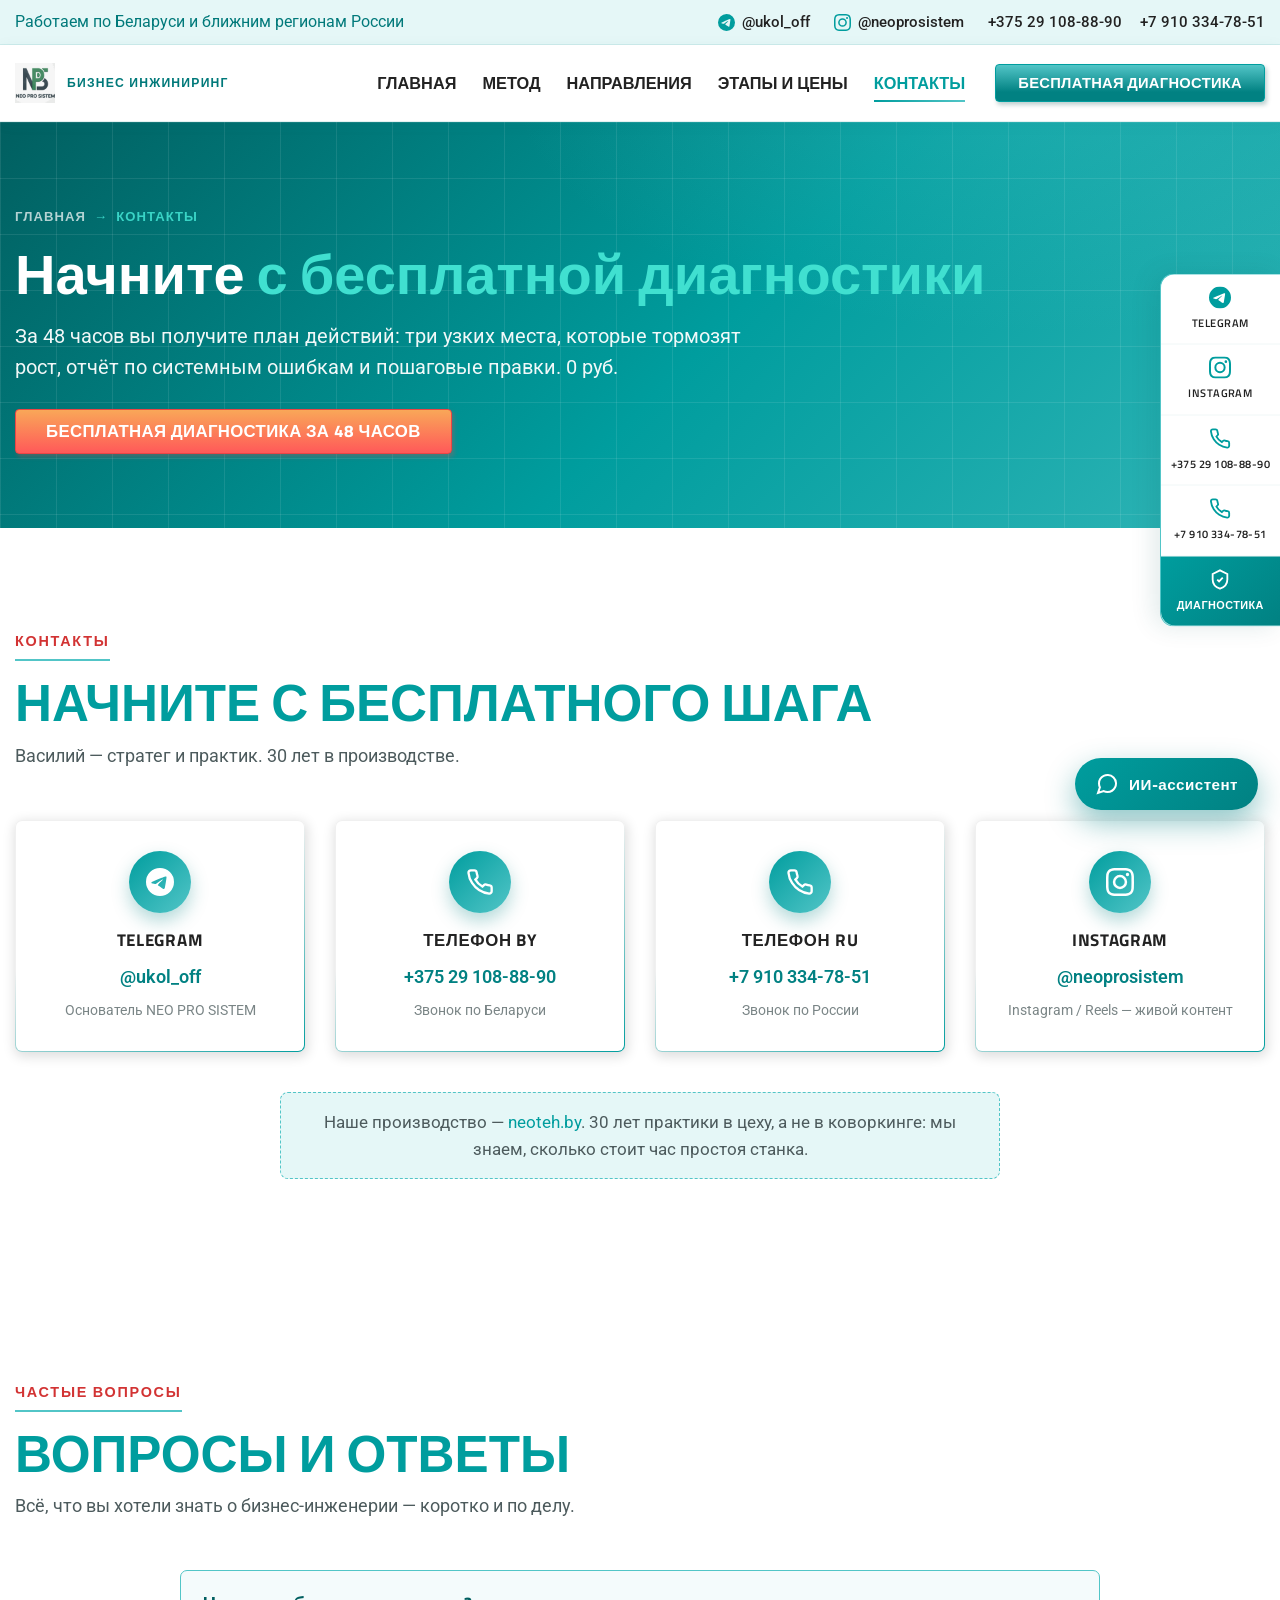
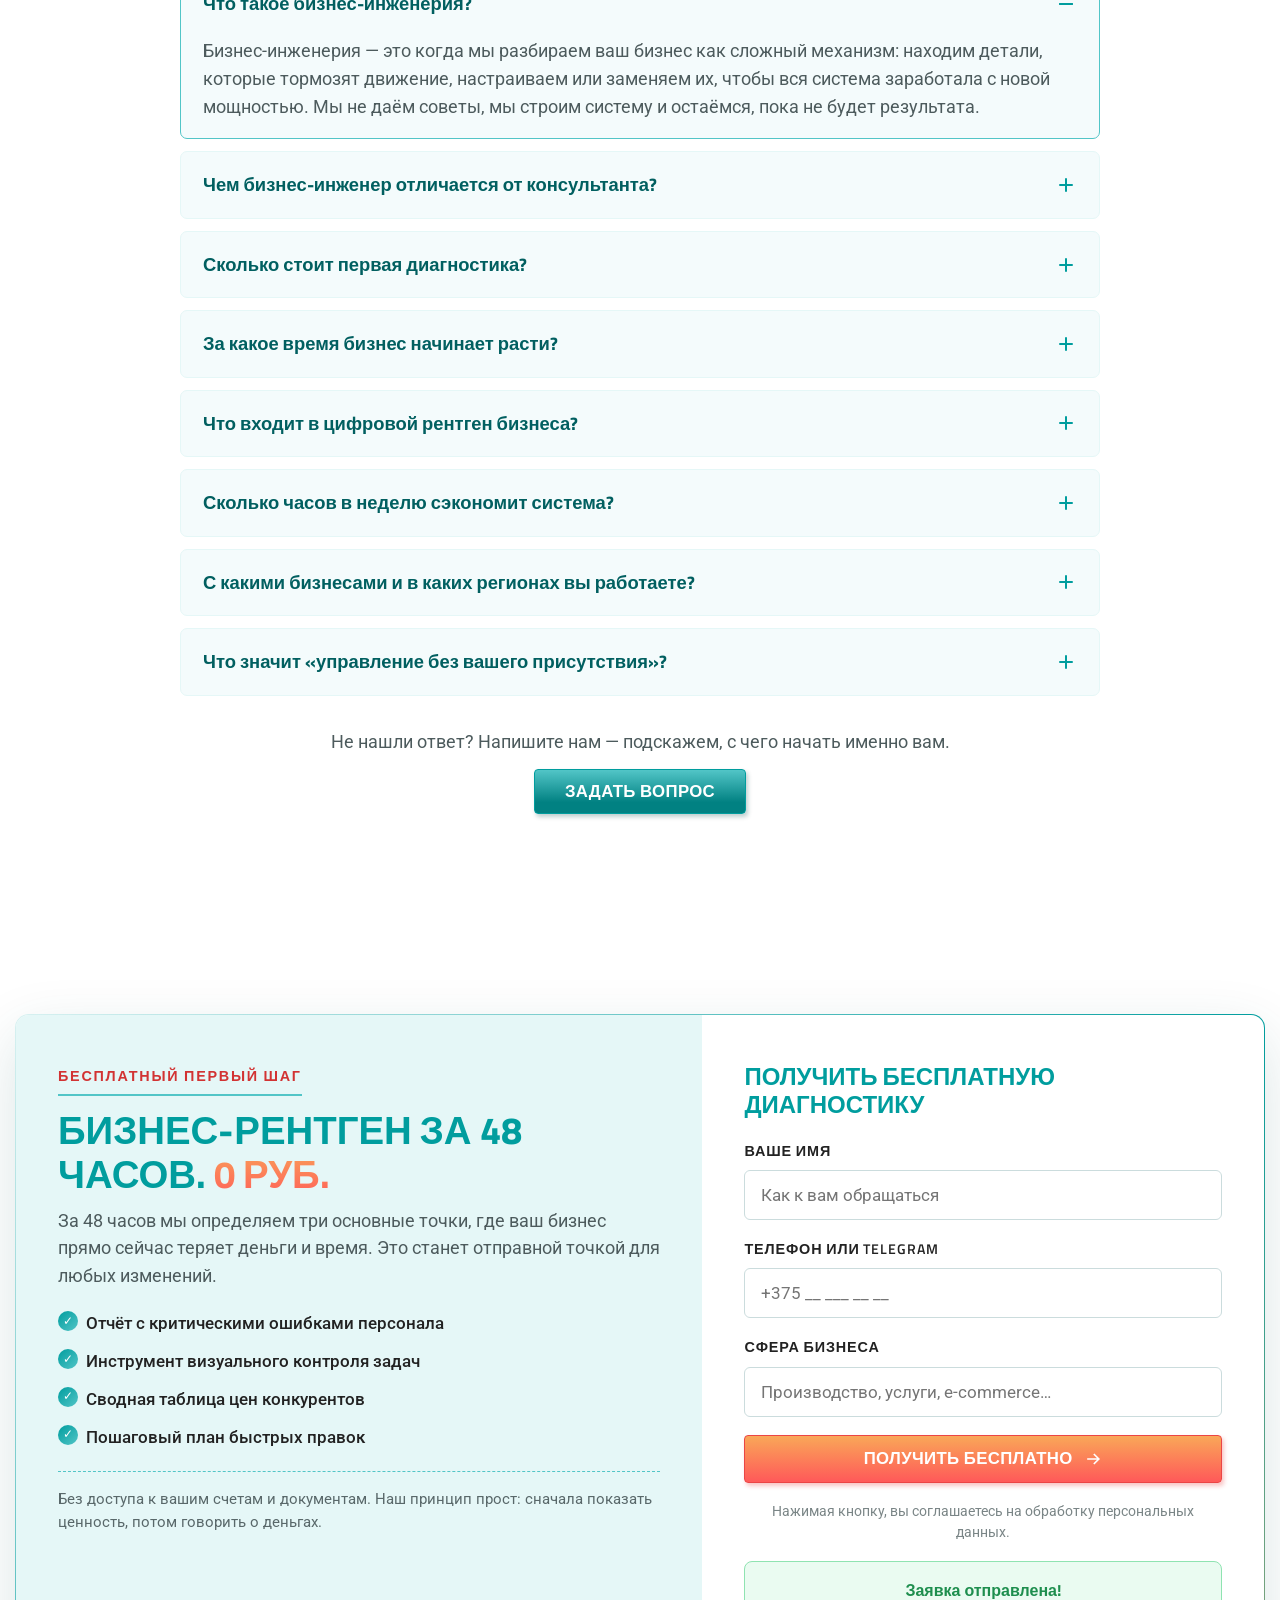
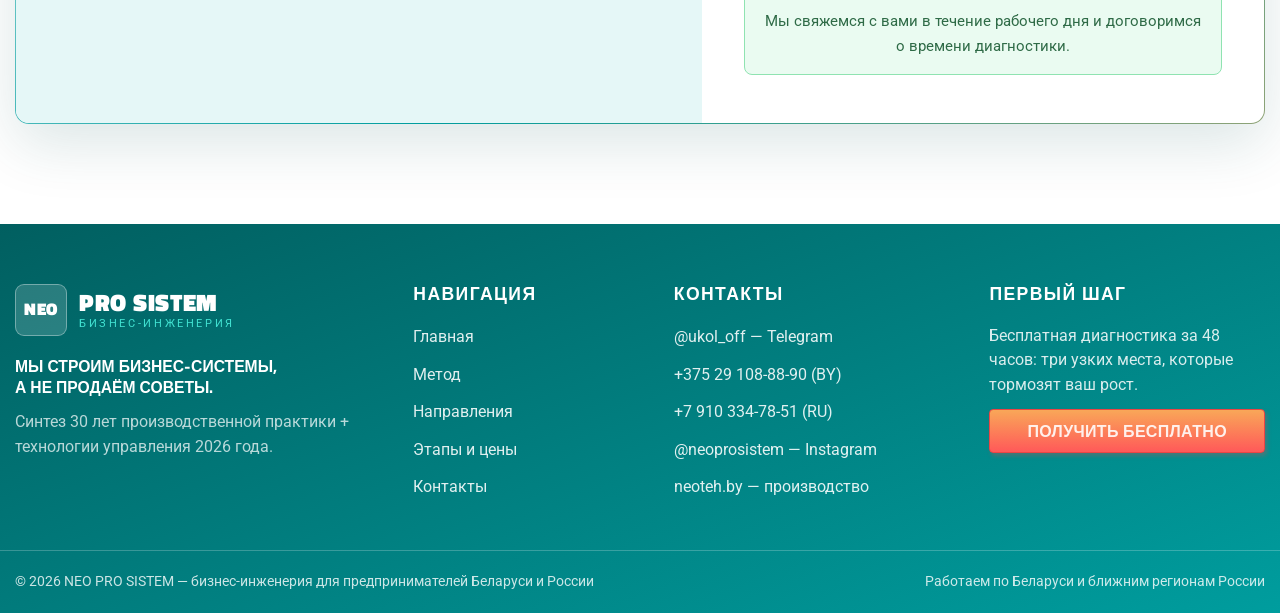
==== contacts.html @ 8a65dc2a "NEO PRO SISTEM: landing, SEO-оптимизация, аналитика-инструкция" ====
<!DOCTYPE html>
<html lang="ru">
<head>
	<meta charset="UTF-8">
	<meta name="viewport" content="width=device-width, initial-scale=1">
	<title>Контакты — NEO PRO SISTEM | Беларусь, Россия</title>
	<meta name="description" content="Свяжитесь с нами: Telegram @ukol_off, +375 29 108-88-90 (BY), +7 910 334-78-51 (RU), Instagram @neoprosistem. Бесплатная диагностика за 48 часов.">
	<meta name="robots" content="index, follow, max-image-preview:large">
	<meta name="author" content="NEO PRO SISTEM">
	<link rel="canonical" href="https://neoprosistem.by/contacts.html">
	<meta name="geo.region" content="BY-MI">
	<meta name="geo.placename" content="Минск">
	<meta name="theme-color" content="#009D9E">
	<meta name="format-detection" content="telephone=yes">

	<meta property="og:type" content="website">
	<meta property="og:site_name" content="NEO PRO SISTEM">
	<meta property="og:locale" content="ru_RU">
	<meta property="og:title" content="Контакты — NEO PRO SISTEM | Беларусь, Россия">
	<meta property="og:description" content="Свяжитесь с нами: Telegram @ukol_off, +375 29 108-88-90 (BY), +7 910 334-78-51 (RU), Instagram @neoprosistem. Бесплатная диагностика за 48 часов.">
	<meta property="og:url" content="https://neoprosistem.by/contacts.html">
	<meta property="og:image" content="https://neoprosistem.by/og-image.jpg">
	<meta property="og:image:width" content="1200">
	<meta property="og:image:height" content="630">
	<meta property="og:image:alt" content="NEO PRO SISTEM — бизнес-инженерия для предпринимателей">

	<meta name="twitter:card" content="summary_large_image">
	<meta name="twitter:site" content="@neoprosistem">
	<meta name="twitter:title" content="Контакты — NEO PRO SISTEM | Беларусь, Россия">
	<meta name="twitter:description" content="Свяжитесь с нами: Telegram @ukol_off, +375 29 108-88-90 (BY), +7 910 334-78-51 (RU), Instagram @neoprosistem. Бесплатная диагностика за 48 часов.">
	<meta name="twitter:image" content="https://neoprosistem.by/og-image.jpg">

	<link rel="icon" href="favicon.svg" type="image/svg+xml">

	<link rel="preconnect" href="https://fonts.googleapis.com">
	<link rel="preconnect" href="https://fonts.gstatic.com" crossorigin>
	<link href="https://fonts.googleapis.com/css2?family=Titillium+Web:wght@400;600;700;900&family=Roboto:wght@300;400;500;700&family=Oswald:wght@500;700&display=swap" rel="stylesheet">
	<link rel="stylesheet" href="css/styles.css">

	<script type="application/ld+json">
{
  "@context": "https://schema.org",
  "@graph": [
    {
      "@type": "Organization",
      "@id": "https://neoprosistem.by/#organization",
      "name": "NEO PRO SISTEM",
      "url": "https://neoprosistem.by/",
      "logo": "https://neoprosistem.by/favicon.svg",
      "description": "Бизнес-инженерия для предпринимателей Беларуси и России: строим бизнес-системы, а не продаём советы.",
      "telephone": ["+375 29 108-88-90", "+7 910 334-78-51"],
      "sameAs": ["https://t.me/ukol_off", "https://www.instagram.com/neoprosistem/", "https://neoteh.by/"]
    },
    {
      "@type": "WebPage",
      "@id": "https://neoprosistem.by/contacts.html#webpage",
      "url": "https://neoprosistem.by/contacts.html",
      "name": "Контакты — NEO PRO SISTEM | Беларусь, Россия",
      "description": "Свяжитесь с нами: Telegram @ukol_off, +375 29 108-88-90 (BY), +7 910 334-78-51 (RU), Instagram @neoprosistem. Бесплатная диагностика за 48 часов.",
      "inLanguage": "ru",
      "isPartOf": { "@id": "https://neoprosistem.by/#website" }
    },
    {
      "@type": "WebSite",
      "@id": "https://neoprosistem.by/#website",
      "url": "https://neoprosistem.by/",
      "name": "NEO PRO SISTEM — бизнес-инженерия",
      "inLanguage": "ru",
      "publisher": { "@id": "https://neoprosistem.by/#organization" }
    }
  ]
}
</script>
</head>
<body>




<!-- ======= TOP BAR ======= -->
<div class="top-bar">
	<div class="container top-bar-inner">
		<p class="top-bar-message">Работаем по Беларуси и ближним регионам России</p>
		<div class="top-bar-contacts">
			<a class="top-contact" href="https://t.me/ukol_off" target="_blank" rel="noopener">
				<svg viewBox="0 0 24 24" fill="currentColor" aria-hidden="true"><path d="M11.944 0A12 12 0 0 0 0 12a12 12 0 0 0 12 12 12 12 0 0 0 12-12A12 12 0 0 0 12 0a12 12 0 0 0-.056 0zm4.962 7.224c.1-.002.321.023.465.14a.506.506 0 0 1 .171.325c.016.093.036.306.02.472-.18 1.898-.962 6.502-1.36 8.627-.168.9-.499 1.201-.82 1.23-.696.065-1.225-.46-1.9-.902-1.056-.693-1.653-1.124-2.678-1.8-1.185-.78-.417-1.21.258-1.91.177-.184 3.247-2.977 3.307-3.23.007-.032.014-.15-.056-.212s-.174-.041-.249-.024c-.106.024-1.793 1.14-5.061 3.345-.48.33-.913.49-1.302.48-.428-.008-1.252-.241-1.865-.44-.752-.245-1.349-.374-1.297-.789.027-.216.325-.437.893-.663 3.498-1.524 5.83-2.529 6.998-3.014 3.332-1.386 4.025-1.627 4.476-1.635z"/></svg>
				@ukol_off
			</a>
			<a class="top-contact" href="https://www.instagram.com/neoprosistem/" target="_blank" rel="noopener">
				<svg viewBox="0 0 24 24" fill="currentColor" aria-hidden="true"><path d="M12 2.163c3.204 0 3.584.012 4.85.07 3.252.148 4.771 1.691 4.919 4.919.058 1.265.069 1.645.069 4.849 0 3.205-.012 3.584-.069 4.849-.149 3.225-1.664 4.771-4.919 4.919-1.266.058-1.644.07-4.85.07-3.204 0-3.584-.012-4.849-.07-3.26-.149-4.771-1.699-4.919-4.92-.058-1.265-.07-1.644-.07-4.849 0-3.204.013-3.583.07-4.849.149-3.227 1.664-4.771 4.919-4.919 1.266-.057 1.645-.069 4.849-.069zM12 0C8.741 0 8.333.014 7.053.072 2.695.272.273 2.69.073 7.052.014 8.333 0 8.741 0 12c0 3.259.014 3.668.072 4.948.2 4.358 2.618 6.78 6.98 6.98C8.333 23.986 8.741 24 12 24c3.259 0 3.668-.014 4.948-.072 4.354-.2 6.782-2.618 6.979-6.98.059-1.28.073-1.689.073-4.948 0-3.259-.014-3.667-.072-4.947-.196-4.354-2.617-6.78-6.979-6.98C15.668.014 15.259 0 12 0zm0 5.838a6.162 6.162 0 1 0 0 12.324 6.162 6.162 0 0 0 0-12.324zM12 16a4 4 0 1 1 0-8 4 4 0 0 1 0 8zm6.406-11.845a1.44 1.44 0 1 0 0 2.881 1.44 1.44 0 0 0 0-2.881z"/></svg>
				@neoprosistem
			</a>
			<div class="phones">
				<a href="tel:+375291088890">+375 29 108-88-90</a>
				<a href="tel:+79103347851">+7 910 334-78-51</a>
			</div>
		</div>
	</div>
</div>


<header class="site-header" id="siteHeader">
	<div class="container header-inner">
		<a href="#top" class="logo">
			<img src="assets/logo.gif" alt="NEO PRO SISTEM" class="logo-img">
			<span class="logo-caption">Бизнес инжиниринг</span>
		</a>
		<nav class="main-nav" id="mainNav">
			<a href="index.html">Главная</a>
			<a href="method.html">Метод</a>
			<a href="services.html">Направления</a>
			<a href="stages.html">Этапы и цены</a>
			<a href="contacts.html" class="active" aria-current="page">Контакты</a>
		</nav>
		<a href="#diagnostics" class="button button-primary header-cta">Бесплатная диагностика</a>
		<button class="burger" id="burger" aria-label="Открыть меню" aria-expanded="false">
			<span></span><span></span><span></span>
		</button>
	</div>
</header>


<main>
	<!-- ======= PAGE HERO ======= -->
	<section class="page-hero" id="top">
		<div class="container">
			<div class="breadcrumbs"><a href="index.html">Главная</a><span>→</span><span>Контакты</span></div>
			<h1>Начните <em>с бесплатной диагностики</em></h1>
			<p class="lead">За 48 часов вы получите план действий: три узких места, которые тормозят рост, отчёт по системным ошибкам и пошаговые правки. 0 руб.</p>
			<div class="page-hero-cta">
				<a href="#diagnostics" class="button button-accent">Бесплатная диагностика за 48 часов</a>
			</div>
		</div>
	</section>

<!-- ======= CONTACTS ======= -->
	<section class="section section-contacts" id="contacts">
		<div class="container">
			<div class="section-title">
				<span class="section-kicker">Контакты</span>
				<h2>Начните с бесплатного шага</h2>
				<p>Василий — стратег и практик. 30 лет в производстве.</p>
			</div>
			<div class="contacts-grid">
				<a class="contact-card" href="https://t.me/ukol_off" target="_blank" rel="noopener">
					<span class="contact-icon">
						<svg viewBox="0 0 24 24" fill="currentColor" aria-hidden="true"><path d="M11.944 0A12 12 0 0 0 0 12a12 12 0 0 0 12 12 12 12 0 0 0 12-12A12 12 0 0 0 12 0a12 12 0 0 0-.056 0zm4.962 7.224c.1-.002.321.023.465.14a.506.506 0 0 1 .171.325c.016.093.036.306.02.472-.18 1.898-.962 6.502-1.36 8.627-.168.9-.499 1.201-.82 1.23-.696.065-1.225-.46-1.9-.902-1.056-.693-1.653-1.124-2.678-1.8-1.185-.78-.417-1.21.258-1.91.177-.184 3.247-2.977 3.307-3.23.007-.032.014-.15-.056-.212s-.174-.041-.249-.024c-.106.024-1.793 1.14-5.061 3.345-.48.33-.913.49-1.302.48-.428-.008-1.252-.241-1.865-.44-.752-.245-1.349-.374-1.297-.789.027-.216.325-.437.893-.663 3.498-1.524 5.83-2.529 6.998-3.014 3.332-1.386 4.025-1.627 4.476-1.635z"/></svg>
					</span>
					<b>Telegram</b>
					<span>@ukol_off</span>
					<small>Основатель NEO PRO SISTEM</small>
				</a>
				<a class="contact-card" href="tel:+375291088890">
					<span class="contact-icon">
						<svg viewBox="0 0 24 24" fill="none" stroke="currentColor" stroke-width="2" aria-hidden="true"><path d="M22 16.92v3a2 2 0 0 1-2.18 2 19.79 19.79 0 0 1-8.63-3.07 19.5 19.5 0 0 1-6-6 19.79 19.79 0 0 1-3.07-8.67A2 2 0 0 1 4.11 2h3a2 2 0 0 1 2 1.72c.127.96.361 1.903.7 2.81a2 2 0 0 1-.45 2.11L8.09 9.91a16 16 0 0 0 6 6l1.27-1.27a2 2 0 0 1 2.11-.45c.907.339 1.85.573 2.81.7A2 2 0 0 1 22 16.92z"/></svg>
					</span>
					<b>Телефон BY</b>
					<span>+375 29 108-88-90</span>
					<small>Звонок по Беларуси</small>
				</a>
				<a class="contact-card" href="tel:+79103347851">
					<span class="contact-icon">
						<svg viewBox="0 0 24 24" fill="none" stroke="currentColor" stroke-width="2" aria-hidden="true"><path d="M22 16.92v3a2 2 0 0 1-2.18 2 19.79 19.79 0 0 1-8.63-3.07 19.5 19.5 0 0 1-6-6 19.79 19.79 0 0 1-3.07-8.67A2 2 0 0 1 4.11 2h3a2 2 0 0 1 2 1.72c.127.96.361 1.903.7 2.81a2 2 0 0 1-.45 2.11L8.09 9.91a16 16 0 0 0 6 6l1.27-1.27a2 2 0 0 1 2.11-.45c.907.339 1.85.573 2.81.7A2 2 0 0 1 22 16.92z"/></svg>
					</span>
					<b>Телефон RU</b>
					<span>+7 910 334-78-51</span>
					<small>Звонок по России</small>
				</a>
				<a class="contact-card" href="https://www.instagram.com/neoprosistem/" target="_blank" rel="noopener">
					<span class="contact-icon">
						<svg viewBox="0 0 24 24" fill="currentColor" aria-hidden="true"><path d="M12 2.163c3.204 0 3.584.012 4.85.07 3.252.148 4.771 1.691 4.919 4.919.058 1.265.069 1.645.069 4.849 0 3.205-.012 3.584-.069 4.849-.149 3.225-1.664 4.771-4.919 4.919-1.266.058-1.644.07-4.85.07-3.204 0-3.584-.012-4.849-.07-3.26-.149-4.771-1.699-4.919-4.92-.058-1.265-.07-1.644-.07-4.849 0-3.204.013-3.583.07-4.849.149-3.227 1.664-4.771 4.919-4.919 1.266-.057 1.645-.069 4.849-.069zM12 0C8.741 0 8.333.014 7.053.072 2.695.272.273 2.69.073 7.052.014 8.333 0 8.741 0 12c0 3.259.014 3.668.072 4.948.2 4.358 2.618 6.78 6.98 6.98C8.333 23.986 8.741 24 12 24c3.259 0 3.668-.014 4.948-.072 4.354-.2 6.782-2.618 6.979-6.98.059-1.28.073-1.689.073-4.948 0-3.259-.014-3.667-.072-4.947-.196-4.354-2.617-6.78-6.979-6.98C15.668.014 15.259 0 12 0zm0 5.838a6.162 6.162 0 1 0 0 12.324 6.162 6.162 0 0 0 0-12.324zM12 16a4 4 0 1 1 0-8 4 4 0 0 1 0 8zm6.406-11.845a1.44 1.44 0 1 0 0 2.881 1.44 1.44 0 0 0 0-2.881z"/></svg>
					</span>
					<b>Instagram</b>
					<span>@neoprosistem</span>
					<small>Instagram / Reels — живой контент</small>
				</a>
			</div>
			<div class="contacts-note">
				<p>Наше производство — <a href="https://neoteh.by" target="_blank" rel="noopener">neoteh.by</a>. 30 лет практики в цеху, а не в коворкинге: мы знаем, сколько стоит час простоя станка.</p>
			</div>
		</div>
	</section>

<!-- ======= FAQ ======= -->
	<section class="section section-faq" id="faq">
		<div class="container">
			<div class="section-title">
				<span class="section-kicker">Частые вопросы</span>
				<h2>Вопросы и ответы</h2>
				<p>Всё, что вы хотели знать о бизнес-инженерии — коротко и по делу.</p>
			</div>
			<div class="faq-list">
				<details class="faq-item" open>
					<summary><span>Что такое бизнес-инженерия?</span><span class="faq-icon"></span></summary>
					<p>Бизнес-инженерия — это когда мы разбираем ваш бизнес как сложный механизм: находим детали, которые тормозят движение, настраиваем или заменяем их, чтобы вся система заработала с новой мощностью. Мы не даём советы, мы строим систему и остаёмся, пока не будет результата.</p>
				</details>
				<details class="faq-item">
					<summary><span>Чем бизнес-инженер отличается от консультанта?</span><span class="faq-icon"></span></summary>
					<p>Консультант даёт рекомендации, продаёт отчёты, берёт деньги за процесс и исчезает после сдачи проекта. Бизнес-инженер строит систему и остаётся до результата: отвечает за рост выручки и пропускную способность операционки, а не за красивую презентацию.</p>
				</details>
				<details class="faq-item">
					<summary><span>Сколько стоит первая диагностика?</span><span class="faq-icon"></span></summary>
					<p>Бесплатно. За 48 часов мы находим три узких места, где ваш бизнес прямо сейчас теряет деньги и время, и отдаём план действий: отчёт по системным ошибкам, инструмент визуального контроля задач, сводную таблицу цен и пошаговые правки. Без доступа к вашим счетам.</p>
				</details>
				<details class="faq-item">
					<summary><span>За какое время бизнес начинает расти?</span><span class="faq-icon"></span></summary>
					<p>В среднем выручка наших клиентов растёт в 2 раза за первые 90 дней (модель масштабирования ×2–×5). Это не магия и не везение, а результат выстроенной системы: маркетинг окупается, операционка работает без сбоев, команда растёт без микроменеджмента.</p>
				</details>
				<details class="faq-item">
					<summary><span>Что входит в цифровой рентген бизнеса?</span><span class="faq-icon"></span></summary>
					<p>5 PDF-отчётов (разведка, техплан, смыслы, финансы, партнёры), инфографика «Матрица прорыва» — чертёж на карте, математика прибыли с реальной юнит-экономикой и action-план на 7 дней. Стоимость — 1 000 BYN / 45 000 руб., окупается на первой неделе.</p>
				</details>
				<details class="faq-item">
					<summary><span>Сколько часов в неделю сэкономит система?</span><span class="faq-icon"></span></summary>
					<p>Не менее 20 часов в неделю: целый рабочий день директора, который раньше уходил в рутину и микроменеджмент. Система ведёт показатели, задачи и маркетинг без вашего круглосуточного присутствия.</p>
				</details>
				<details class="faq-item">
					<summary><span>С какими бизнесами и в каких регионах вы работаете?</span><span class="faq-icon"></span></summary>
					<p>Мы работаем с владельцами производственного и операционного бизнеса в Беларуси и ближних регионах России. У нас 30 лет производственной практики — мы знаем, сколько стоит час простоя станка. Контакты: +375 29 108-88-90 (BY), +7 910 334-78-51 (RU).</p>
				</details>
				<details class="faq-item">
					<summary><span>Что значит «управление без вашего присутствия»?</span><span class="faq-icon"></span></summary>
					<p>Это подключённое управление в абонентском режиме: LIGHT «Смотритель» (контроль показателей, задач, SMM), СТАНДАРТ «Директор» (отдел внешнего маркетинга, трафика, юридическое сопровождение, P&L) и ПРЕМИУМ «Империя» (полный контур — финансы, найм, регламенты, стратегия).</p>
				</details>
			</div>
			<div class="faq-cta">
				<p>Не нашли ответ? Напишите нам — подскажем, с чего начать именно вам.</p>
				<a href="#contacts" class="button button-primary">Задать вопрос</a>
			</div>
		</div>
	</section>

	
<!-- ======= DIAGNOSTICS ======= -->
	<section class="section section-diagnostics" id="diagnostics">
		<div class="container">
			<div class="diag-card">
				<div class="diag-info">
					<span class="section-kicker">Бесплатный первый шаг</span>
					<h2>Бизнес-рентген за 48 часов. <em>0 руб.</em></h2>
					<p>За 48 часов мы определяем три основные точки, где ваш бизнес прямо сейчас теряет деньги и время. Это станет отправной точкой для любых изменений.</p>
					<ul>
						<li>Отчёт с критическими ошибками персонала</li>
						<li>Инструмент визуального контроля задач</li>
						<li>Сводная таблица цен конкурентов</li>
						<li>Пошаговый план быстрых правок</li>
					</ul>
					<p class="diag-note">Без доступа к вашим счетам и документам. Наш принцип прост: сначала показать ценность, потом говорить о деньгах.</p>
				</div>
				<form class="diag-form" id="diagForm" novalidate>
					<h3>Получить бесплатную диагностику</h3>
					<label>
						<span>Ваше имя</span>
						<input type="text" name="name" placeholder="Как к вам обращаться" required>
					</label>
					<label>
						<span>Телефон или Telegram</span>
						<input type="text" name="contact" placeholder="+375 __ ___ __ __" required>
					</label>
					<label>
						<span>Сфера бизнеса</span>
						<input type="text" name="sphere" placeholder="Производство, услуги, e-commerce…">
					</label>
					<button type="submit" class="button button-accent w100">Получить бесплатно
						<svg viewBox="0 0 24 24" fill="none" stroke="currentColor" stroke-width="2" aria-hidden="true"><path d="M5 12h14M13 6l6 6-6 6"/></svg>
					</button>
					<p class="form-note">Нажимая кнопку, вы соглашаетесь на обработку персональных данных.</p>
					<div class="form-success" id="formSuccess" hidden>
						<strong>Заявка отправлена!</strong>
						<span>Мы свяжемся с вами в течение рабочего дня и договоримся о времени диагностики.</span>
					</div>
				</form>
			</div>
		</div>
	</section>

	
</main>



<!-- ======= FOOTER ======= -->
<footer class="site-footer">
	<div class="container footer-top">
		<div class="footer-col">
			<a href="#top" class="logo logo-footer">
				<span class="logo-mark">NEO</span>
				<span class="logo-text">PRO SISTEM<small>бизнес-инженерия</small></span>
			</a>
			<p class="footer-slogan">Мы строим бизнес-системы,<br>а не продаём советы.</p>
			<p class="footer-synth">Синтез 30 лет производственной практики + технологии управления 2026 года.</p>
		</div>
		<div class="footer-col">
			<h3>Навигация</h3>
			<a href="index.html">Главная</a>
			<a href="method.html">Метод</a>
			<a href="services.html">Направления</a>
			<a href="stages.html">Этапы и цены</a>
			<a href="contacts.html">Контакты</a>
		</div>
		<div class="footer-col">
			<h3>Контакты</h3>
			<a href="https://t.me/ukol_off" target="_blank" rel="noopener">@ukol_off — Telegram</a>
			<a href="tel:+375291088890">+375 29 108-88-90 (BY)</a>
			<a href="tel:+79103347851">+7 910 334-78-51 (RU)</a>
			<a href="https://www.instagram.com/neoprosistem/" target="_blank" rel="noopener">@neoprosistem — Instagram</a>
			<a href="https://neoteh.by" target="_blank" rel="noopener">neoteh.by — производство</a>
		</div>
		<div class="footer-col">
			<h3>Первый шаг</h3>
			<p>Бесплатная диагностика за 48 часов: три узких места, которые тормозят ваш рост.</p>
			<a href="#diagnostics" class="button button-accent">Получить бесплатно</a>
		</div>
	</div>
	<div class="footer-bottom">
		<div class="container">
			<p>© 2026 NEO PRO SISTEM — бизнес-инженерия для предпринимателей Беларуси и России</p>
			<p>Работаем по Беларуси и ближним регионам России</p>
		</div>
	</div>
</footer>

<button class="back-to-top" id="backToTop" aria-label="Наверх">
	<svg viewBox="0 0 24 24" fill="none" stroke="currentColor" stroke-width="2" aria-hidden="true"><path d="M12 19V5M5 12l7-7 7 7"/></svg>
</button>

<!-- ======= LIGHTBOX: сертификат ======= -->
<div class="lightbox" id="certLightbox" role="dialog" aria-modal="true" aria-label="Сертификат крупным планом" hidden>
	<div class="lightbox-backdrop" data-cert-close></div>
	<div class="lightbox-panel">
		<button class="lightbox-close" type="button" data-cert-close aria-label="Закрыть">
			<svg viewBox="0 0 24 24" fill="none" stroke="currentColor" stroke-width="2" aria-hidden="true"><path d="M6 6l12 12M18 6L6 18"/></svg>
		</button>
		<img src="assets/certificate.png" alt="Сертификат участника конференции «Цифровые решения для бизнеса» 2026" width="2481" height="3508" loading="lazy">
		<p class="lightbox-caption">Сертификат участника конференции «Цифровые решения для бизнеса» • 2026</p>
	</div>
</div>

<!-- ======= КОНТАКТНАЯ ПАНЕЛЬ (сбоку) ======= -->
<aside class="contacts-rail" aria-label="Контакты NEO PRO SISTEM">
	<a class="rail-link" href="https://t.me/ukol_off" target="_blank" rel="noopener" title="Telegram @ukol_off">
		<svg viewBox="0 0 24 24" fill="currentColor" aria-hidden="true"><path d="M11.944 0A12 12 0 0 0 0 12a12 12 0 0 0 12 12 12 12 0 0 0 12-12A12 12 0 0 0 12 0a12 12 0 0 0-.056 0zm4.962 7.224c.1-.002.321.023.465.14a.506.506 0 0 1 .171.325c.016.093.036.306.02.472-.18 1.898-.962 6.502-1.36 8.627-.168.9-.499 1.201-.82 1.23-.696.065-1.225-.46-1.9-.902-1.056-.693-1.653-1.124-2.678-1.8-1.185-.78-.417-1.21.258-1.91.177-.184 3.247-2.977 3.307-3.23.007-.032.014-.15-.056-.212s-.174-.041-.249-.024c-.106.024-1.793 1.14-5.061 3.345-.48.33-.913.49-1.302.48-.428-.008-1.252-.241-1.865-.44-.752-.245-1.349-.374-1.297-.789.027-.216.325-.437.893-.663 3.498-1.524 5.83-2.529 6.998-3.014 3.332-1.386 4.025-1.627 4.476-1.635z"/></svg>
		<span>Telegram</span>
	</a>
	<a class="rail-link" href="https://www.instagram.com/neoprosistem/" target="_blank" rel="noopener" title="Instagram @neoprosistem">
		<svg viewBox="0 0 24 24" fill="currentColor" aria-hidden="true"><path d="M12 2.163c3.204 0 3.584.012 4.85.07 3.252.148 4.771 1.691 4.919 4.919.058 1.265.069 1.645.069 4.849 0 3.205-.012 3.584-.069 4.849-.149 3.225-1.664 4.771-4.919 4.919-1.266.058-1.644.07-4.85.07-3.204 0-3.584-.012-4.849-.07-3.26-.149-4.771-1.699-4.919-4.92-.058-1.265-.07-1.644-.07-4.849 0-3.204.013-3.583.07-4.849.149-3.227 1.664-4.771 4.919-4.919 1.266-.057 1.645-.069 4.849-.069zM12 0C8.741 0 8.333.014 7.053.072 2.695.272.273 2.69.073 7.052.014 8.333 0 8.741 0 12c0 3.259.014 3.668.072 4.948.2 4.358 2.618 6.78 6.98 6.98C8.333 23.986 8.741 24 12 24c3.259 0 3.668-.014 4.948-.072 4.354-.2 6.782-2.618 6.979-6.98.059-1.28.073-1.689.073-4.948 0-3.259-.014-3.667-.072-4.947-.196-4.354-2.617-6.78-6.979-6.98C15.668.014 15.259 0 12 0zm0 5.838a6.162 6.162 0 1 0 0 12.324 6.162 6.162 0 0 0 0-12.324zM12 16a4 4 0 1 1 0-8 4 4 0 0 1 0 8zm6.406-11.845a1.44 1.44 0 1 0 0 2.881 1.44 1.44 0 0 0 0-2.881z"/></svg>
		<span>Instagram</span>
	</a>
	<a class="rail-link" href="tel:+375291088890" title="Телефон Беларусь">
		<svg viewBox="0 0 24 24" fill="none" stroke="currentColor" stroke-width="2" aria-hidden="true"><path d="M22 16.92v3a2 2 0 0 1-2.18 2 19.79 19.79 0 0 1-8.63-3.07 19.5 19.5 0 0 1-6-6 19.79 19.79 0 0 1-3.07-8.67A2 2 0 0 1 4.11 2h3a2 2 0 0 1 2 1.72c.127.96.361 1.903.7 2.81a2 2 0 0 1-.45 2.11L8.09 9.91a16 16 0 0 0 6 6l1.27-1.27a2 2 0 0 1 2.11-.45c.907.339 1.85.573 2.81.7A2 2 0 0 1 22 16.92z"/></svg>
		<span>+375 29 108-88-90</span>
	</a>
	<a class="rail-link" href="tel:+79103347851" title="Телефон Россия">
		<svg viewBox="0 0 24 24" fill="none" stroke="currentColor" stroke-width="2" aria-hidden="true"><path d="M22 16.92v3a2 2 0 0 1-2.18 2 19.79 19.79 0 0 1-8.63-3.07 19.5 19.5 0 0 1-6-6 19.79 19.79 0 0 1-3.07-8.67A2 2 0 0 1 4.11 2h3a2 2 0 0 1 2 1.72c.127.96.361 1.903.7 2.81a2 2 0 0 1-.45 2.11L8.09 9.91a16 16 0 0 0 6 6l1.27-1.27a2 2 0 0 1 2.11-.45c.907.339 1.85.573 2.81.7A2 2 0 0 1 22 16.92z"/></svg>
		<span>+7 910 334-78-51</span>
	</a>
	<a class="rail-link rail-cta" href="#diagnostics" title="Бесплатная диагностика">
		<svg viewBox="0 0 24 24" fill="none" stroke="currentColor" stroke-width="2" aria-hidden="true"><path d="M12 2l8 4v6c0 5-3.5 8.5-8 10-4.5-1.5-8-5-8-10V6l8-4z"/><path d="M9 12l2 2 4-4"/></svg>
		<span>Диагностика</span>
	</a>
</aside>

<!-- ======= ИИ-АССИСТЕНТ ======= -->
<div class="ai-chat" id="aiChat">
	<button class="ai-chat-launcher" id="aiChatLauncher" type="button" aria-expanded="false" aria-controls="aiChatWindow" aria-label="Открыть чат с ИИ-ассистентом">
		<svg class="ai-launcher-open" viewBox="0 0 24 24" fill="none" stroke="currentColor" stroke-width="2" aria-hidden="true"><path d="M21 11.5a8.38 8.38 0 0 1-.9 3.8 8.5 8.5 0 0 1-7.6 4.7 8.38 8.38 0 0 1-3.8-.9L3 21l1.9-5.7a8.38 8.38 0 0 1-.9-3.8 8.5 8.5 0 0 1 4.7-7.6 8.38 8.38 0 0 1 3.8-.9h.5a8.48 8.48 0 0 1 8 8v.5z"/></svg>
		<svg class="ai-launcher-close" viewBox="0 0 24 24" fill="none" stroke="currentColor" stroke-width="2" aria-hidden="true"><path d="M6 6l12 12M18 6L6 18"/></svg>
		<span>ИИ-ассистент</span>
	</button>

	<div class="ai-chat-window" id="aiChatWindow" role="dialog" aria-label="Чат с ИИ-ассистентом" aria-hidden="true">
		<div class="ai-chat-head">
			<div class="ai-chat-title">
				<span class="ai-chat-badge">ИИ</span>
				<div>
					<b>Ассистент NEO PRO SISTEM</b>
					<small>Отвечает на вопросы по сайту</small>
				</div>
			</div>
			<button class="ai-chat-close" id="aiChatClose" type="button" aria-label="Закрыть чат">
				<svg viewBox="0 0 24 24" fill="none" stroke="currentColor" stroke-width="2" aria-hidden="true"><path d="M6 6l12 12M18 6L6 18"/></svg>
			</button>
		</div>
		<div class="ai-chat-body" id="aiChatBody">
			<div class="ai-msg ai-msg-bot">
				Здравствуйте! Я ИИ-ассистент NEO PRO SISTEM 👋 Подскажу по методу, направлениям, этапам и ценам. Что вас интересует?
			</div>
			<div class="ai-chips">
				<button type="button" class="ai-chip" data-q="Сколько стоит диагностика?">Цены</button>
				<button type="button" class="ai-chip" data-q="Что такое бизнес-инженерия?">Метод</button>
				<button type="button" class="ai-chip" data-q="Как начать работу?">Как начать</button>
				<button type="button" class="ai-chip" data-q="Какие есть контакты?">Контакты</button>
			</div>
		</div>
		<form class="ai-chat-form" id="aiChatForm">
			<input type="text" id="aiChatInput" placeholder="Напишите вопрос…" autocomplete="off" aria-label="Ваш вопрос">
			<button type="submit" class="ai-chat-send" aria-label="Отправить">
				<svg viewBox="0 0 24 24" fill="currentColor" aria-hidden="true"><path d="M2.01 21L23 12 2.01 3 2 10l15 2-15 2z"/></svg>
			</button>
		</form>
		<div class="ai-chat-foot">
			<a href="https://t.me/ukol_off" target="_blank" rel="noopener">Telegram @ukol_off</a>
			<a href="https://www.instagram.com/neoprosistem/" target="_blank" rel="noopener">Instagram</a>
			<a href="tel:+375291088890">+375 29 108-88-90</a>
			<a href="tel:+79103347851">+7 910 334-78-51</a>
		</div>
	</div>
</div>

<script src="js/main.js"></script>
</body>
</html>
---- css/styles.css ----
/* ============================================================
   NEO PRO SISTEM — стиль neoteh.by
   Светлая тема, бирюза #009D9E, акценты оранж/коралл
   ============================================================ */

:root {
	--colorPrimary: #009D9E;
	--colorPrimaryDark1: #018182;
	--colorPrimaryDark2: #015F60;
	--colorPrimaryLight1: #52C5C7;
	--colorPrimaryLight2: #40E0D0;
	--colorAccent1: #F9A758;
	--colorAccent2: #FF5959;
	--colorAccent2Dark: #EB4545;
	--colorTextDefault: #4D5B5D;
	--colorTextDark: #222222;
	--colorTextLight: #FFFFFF;
	--colorBgLight: #F4FBFC;
	--colorBgSoft: #E5F7F7;
	--colorShadowGreen: #00454540;

	--fontHead: 'Titillium Web', sans-serif;
	--fontBody: 'Roboto', sans-serif;
	--fontGhost: 'Oswald', sans-serif;

	--siteWidth: 1440px;
	--cardRadius: 7px;
	--btnRadius: 4px;
	--sectionPadding: 100px;
	--gap: 30px;
	--headerHeight: 76px;
	--topBarHeight: 44px;
}

* { margin: 0; padding: 0; box-sizing: border-box; }

html { scroll-behavior: smooth; scroll-padding-top: calc(var(--headerHeight) + var(--topBarHeight) + 10px); }

body {
	font-family: var(--fontBody);
	font-size: 16px;
	line-height: 1.6;
	color: var(--colorTextDefault);
	background: #FFFFFF;
	overflow-x: hidden;
}

img { max-width: 100%; display: block; }
a { color: var(--colorPrimary); text-decoration: none; }
ul { list-style: none; }
button { font-family: inherit; cursor: pointer; }

.container {
	width: 100%;
	max-width: var(--siteWidth);
	margin: 0 auto;
	padding: 0 15px;
}

/* ---------- Типографика ---------- */
h1, h2, h3, h4, h5, h6 {
	font-family: var(--fontHead);
	color: var(--colorPrimary);
	line-height: 1.15;
}

h2 {
	font-size: 3.2rem;
	font-weight: 700;
	text-transform: uppercase;
	margin-bottom: 10px;
}

h2 em {
	font-style: normal;
	background: linear-gradient(to bottom, var(--colorAccent1), var(--colorAccent2));
	-webkit-background-clip: text;
	background-clip: text;
	color: transparent;
}

h3 { font-size: 1.7rem; font-weight: 700; text-transform: uppercase; }
h4 { font-size: 1.4rem; font-weight: 600; }

p { color: var(--colorTextDefault); font-size: 1.125rem; line-height: 1.55; }

.section-kicker {
	display: inline-block;
	font-family: var(--fontHead);
	font-weight: 600;
	letter-spacing: 0.12em;
	text-transform: uppercase;
	color: #D23333;
	font-size: 0.9rem;
	margin-bottom: 12px;
	padding-bottom: 6px;
	border-bottom: 2px solid var(--colorPrimaryLight1);
}

.section-title { margin-bottom: 50px; }
.section-title > p { max-width: 760px; margin-top: 10px; }

.section {
	padding: var(--sectionPadding) 0;
	position: relative;
	overflow: hidden;
}

.section-back { background: var(--colorBgLight); }
.section-back::before {
	content: "";
	position: absolute;
	inset: 0;
	background-image:
		linear-gradient(var(--colorPrimaryLight1) 1px, transparent 1px),
		linear-gradient(90deg, var(--colorPrimaryLight1) 1px, transparent 1px);
	background-size: 56px 56px;
	opacity: 0.07;
	pointer-events: none;
}

.section-ghost-text,
.section-ghost-text-2 {
	position: absolute;
	font-family: var(--fontGhost);
	font-weight: 700;
	font-size: clamp(120px, 18vw, 260px);
	text-transform: uppercase;
	line-height: 0.75;
	color: #00C1C3;
	opacity: 0.07;
	right: 0;
	top: 0;
	z-index: 0;
	pointer-events: none;
	user-select: none;
}

.section-ghost-text-2 { top: unset; bottom: 0; }

/* ---------- Кнопки ---------- */
.button {
	display: inline-flex;
	align-items: center;
	justify-content: center;
	gap: 10px;
	padding: 13px 30px;
	font-family: var(--fontHead);
	font-weight: 700;
	font-size: 1.05rem;
	letter-spacing: 0.02em;
	color: #fff;
	text-transform: uppercase;
	white-space: nowrap;
	border: 1px solid var(--colorPrimary);
	border-radius: var(--btnRadius);
	box-shadow: 2px 3px 4px var(--colorShadowGreen);
	line-height: 1;
	transition: transform .3s ease, box-shadow .3s ease, filter .3s ease;
}

.button svg { width: 20px; height: 20px; flex: 0 0 auto; }

.button:hover { transform: scale(1.06); filter: brightness(1.05); }

.button-primary {
	background: linear-gradient(to bottom, var(--colorPrimaryLight1) 0%, var(--colorPrimaryDark1) 75%);
}

.button-accent {
	background: linear-gradient(to bottom, var(--colorAccent1), var(--colorAccent2));
	border-color: var(--colorAccent2Dark);
	box-shadow: 2px 3px 4px #EB454550;
}

.w100 { width: 100%; }

/* ---------- Топ-бар ---------- */
.top-bar {
	background: var(--colorBgSoft);
	border-bottom: 1px solid #CDEBEB;
	font-size: 0.95rem;
}

.top-bar-inner {
	display: flex;
	align-items: center;
	justify-content: space-between;
	min-height: var(--topBarHeight);
	gap: 15px;
	flex-wrap: wrap;
	padding-top: 6px;
	padding-bottom: 6px;
}

.top-bar-message {
	color: #01797A;
	font-size: 1rem;
	margin: 0;
}

.top-bar-contacts {
	display: flex;
	align-items: center;
	gap: 24px;
	flex-wrap: wrap;
}

.top-contact {
	display: inline-flex;
	align-items: center;
	gap: 7px;
	font-weight: 500;
	color: var(--colorTextDark);
}

.top-contact svg { width: 17px; height: 17px; color: var(--colorPrimary); }
.top-contact:hover { color: var(--colorPrimary); }

.phones { display: flex; align-items: center; gap: 18px; }
.phones a { color: var(--colorTextDark); font-weight: 500; white-space: nowrap; }
.phones a:hover { color: var(--colorPrimary); }

/* ---------- Шапка ---------- */
.site-header {
	position: sticky;
	top: 0;
	z-index: 100;
	background: rgba(255, 255, 255, 0.96);
	backdrop-filter: blur(8px);
	border-bottom: 1px solid #E3F1F1;
	box-shadow: 0 2px 14px rgba(0, 120, 121, 0.06);
}

.header-inner {
	display: flex;
	align-items: center;
	gap: 30px;
	min-height: var(--headerHeight);
}

.logo {
	display: inline-flex;
	align-items: center;
	gap: 12px;
	margin-right: auto;
}

.logo-mark {
	display: inline-flex;
	align-items: center;
	justify-content: center;
	width: 52px;
	height: 52px;
	border-radius: 9px;
	background: linear-gradient(135deg, var(--colorPrimary), var(--colorPrimaryLight1));
	color: #fff;
	font-family: var(--fontHead);
	font-weight: 900;
	font-size: 1.05rem;
	letter-spacing: 0.04em;
	box-shadow: 2px 3px 8px var(--colorShadowGreen);
}

.logo-text {
	display: flex;
	flex-direction: column;
	font-family: var(--fontHead);
	font-weight: 900;
	font-size: 1.5rem;
	line-height: 1;
	color: var(--colorTextDark);
	text-transform: uppercase;
	letter-spacing: 0.03em;
}

.logo-text small {
	font-family: var(--fontBody);
	font-weight: 400;
	font-size: 0.68rem;
	letter-spacing: 0.24em;
	text-transform: uppercase;
	color: var(--colorPrimary);
	margin-top: 5px;
}

.logo-img {
	display: block;
	width: auto;
	height: 40px;
	max-width: 140px;
	object-fit: contain;
}

.logo-caption {
	font-family: var(--fontHead);
	font-weight: 700;
	font-size: 0.76rem;
	letter-spacing: 0.1em;
	text-transform: uppercase;
	color: #01797A;
	white-space: nowrap;
}

.main-nav { display: flex; align-items: center; gap: 26px; }

.main-nav a {
	font-family: var(--fontHead);
	font-weight: 600;
	font-size: 1.02rem;
	text-transform: uppercase;
	color: var(--colorTextDark);
	position: relative;
	padding: 6px 0;
	white-space: nowrap;
}

.main-nav a::after {
	content: "";
	position: absolute;
	left: 0;
	bottom: 0;
	width: 0;
	height: 2px;
	background: linear-gradient(90deg, var(--colorPrimary), var(--colorPrimaryLight1));
	transition: width .3s ease;
}

.main-nav a:hover { color: var(--colorPrimary); }
.main-nav a:hover::after { width: 100%; }

.header-cta { padding: 11px 22px; font-size: 0.92rem; }

.burger {
	display: none;
	flex-direction: column;
	justify-content: center;
	gap: 5px;
	width: 42px;
	height: 42px;
	padding: 8px;
	background: var(--colorBgSoft);
	border: 1px solid var(--colorPrimaryLight1);
	border-radius: var(--btnRadius);
}

.burger span {
	display: block;
	height: 3px;
	width: 100%;
	background: var(--colorPrimary);
	border-radius: 2px;
	transition: transform .3s ease, opacity .3s ease;
}

.burger.open span:nth-child(1) { transform: translateY(8px) rotate(45deg); }
.burger.open span:nth-child(2) { opacity: 0; }
.burger.open span:nth-child(3) { transform: translateY(-8px) rotate(-45deg); }

/* ---------- Hero ---------- */
.section-hero {
	padding-top: 70px;
	padding-bottom: 0;
	background:
		radial-gradient(1100px 500px at 85% -10%, rgba(82, 197, 199, 0.18), transparent 60%),
		linear-gradient(180deg, #F7FDFD 0%, #FFFFFF 55%);
}

.hero-ghost {
	position: absolute;
	top: -20px;
	right: -30px;
	font-family: var(--fontGhost);
	font-weight: 700;
	font-size: clamp(120px, 20vw, 300px);
	text-transform: uppercase;
	line-height: 0.75;
	color: #00C1C3;
	opacity: 0.06;
	pointer-events: none;
	user-select: none;
}

.hero-inner {
	display: grid;
	grid-template-columns: 1.05fr 0.95fr;
	gap: 50px;
	align-items: center;
	position: relative;
	z-index: 1;
}

.hero-badge {
	display: inline-block;
	padding: 8px 16px;
	margin-bottom: 22px;
	background: var(--colorBgSoft);
	border: 1px solid var(--colorPrimaryLight1);
	border-radius: 40px;
	color: #01797A;
	font-family: var(--fontHead);
	font-weight: 600;
	font-size: 0.9rem;
	letter-spacing: 0.06em;
	text-transform: uppercase;
}

.hero-content h1 {
	font-size: clamp(2rem, 4vw, 3.4rem);
	font-weight: 900;
	line-height: 1.12;
	color: var(--colorTextDark);
	text-transform: none;
	margin-bottom: 22px;
}

.hero-content h1 em {
	font-style: normal;
	background: linear-gradient(to bottom, var(--colorAccent1), var(--colorAccent2));
	-webkit-background-clip: text;
	background-clip: text;
	color: transparent;
}

.hero-lead { font-size: 1.25rem; max-width: 560px; margin-bottom: 24px; }
.hero-lead strong { color: #D23333; }

.hero-points {
	display: flex;
	flex-wrap: wrap;
	gap: 12px 26px;
	margin-bottom: 34px;
}

.hero-points li {
	position: relative;
	padding-left: 26px;
	font-weight: 500;
	color: var(--colorTextDark);
}

.hero-points li::before {
	content: "✓";
	position: absolute;
	left: 0;
	top: 1px;
	display: inline-flex;
	align-items: center;
	justify-content: center;
	width: 20px;
	height: 20px;
	border-radius: 50%;
	background: linear-gradient(135deg, var(--colorPrimary), var(--colorPrimaryLight1));
	color: #fff;
	font-size: 0.75rem;
}

.hero-buttons { display: flex; flex-wrap: wrap; gap: 16px; }

/* Система-визуал */
.hero-visual { position: relative; }

.system-card {
	position: relative;
	background: #FFFFFF;
	border-radius: 14px;
	border: 1px solid transparent;
	background: linear-gradient(white, white) padding-box,
		linear-gradient(150deg, #D8F1F1 0%, var(--colorPrimary) 55%, var(--colorPrimaryLight1) 100%) border-box;
	box-shadow: 0 18px 50px rgba(0, 129, 130, 0.16);
	padding: 26px;
	animation: cardFloat 7s ease-in-out infinite;
}

@keyframes cardFloat {
	0%, 100% { transform: translateY(0); }
	50% { transform: translateY(-10px); }
}

.system-card-head {
	display: flex;
	align-items: center;
	justify-content: space-between;
	margin-bottom: 22px;
}

.system-status {
	display: inline-flex;
	align-items: center;
	gap: 8px;
	font-family: var(--fontHead);
	font-weight: 600;
	font-size: 0.9rem;
	color: var(--colorPrimaryDark1);
	text-transform: uppercase;
	letter-spacing: 0.04em;
}

.system-status i {
	width: 10px;
	height: 10px;
	border-radius: 50%;
	background: #2ECC71;
	box-shadow: 0 0 0 0 rgba(46, 204, 113, 0.6);
	animation: pulse 2s infinite;
}

@keyframes pulse {
	0% { box-shadow: 0 0 0 0 rgba(46, 204, 113, 0.5); }
	70% { box-shadow: 0 0 0 9px rgba(46, 204, 113, 0); }
	100% { box-shadow: 0 0 0 0 rgba(46, 204, 113, 0); }
}

.system-tag {
	font-size: 0.72rem;
	font-weight: 700;
	letter-spacing: 0.1em;
	color: var(--colorPrimary);
	text-transform: uppercase;
}

.system-core {
	position: relative;
	width: 150px;
	height: 150px;
	margin: 0 auto 26px;
	display: flex;
	flex-direction: column;
	align-items: center;
	justify-content: center;
	gap: 2px;
	border-radius: 50%;
	background: linear-gradient(135deg, var(--colorPrimary), var(--colorPrimaryLight1));
	box-shadow: 0 10px 28px rgba(0, 129, 130, 0.4);
	color: #fff;
}

.system-core strong { font-family: var(--fontHead); font-size: 1.3rem; text-transform: uppercase; letter-spacing: 0.06em; }
.system-core span { font-size: 0.78rem; opacity: 0.92; }

.system-core i {
	position: absolute;
	inset: -10px;
	border-radius: 50%;
	border: 2px dashed rgba(0, 157, 158, 0.35);
	animation: spin 18s linear infinite;
}

@keyframes spin { to { transform: rotate(360deg); } }

.system-nodes { display: grid; grid-template-columns: repeat(3, 1fr); gap: 12px; }

.sys-node {
	background: var(--colorBgSoft);
	border: 1px solid var(--colorPrimaryLight1);
	border-radius: 8px;
	padding: 12px 10px;
	text-align: center;
	transition: transform .3s ease, box-shadow .3s ease;
}

.sys-node:hover { transform: translateY(-4px); box-shadow: 0 8px 18px rgba(0, 157, 158, 0.18); }

.sys-node b { display: block; font-family: var(--fontHead); font-size: 0.95rem; color: var(--colorPrimaryDark1); text-transform: uppercase; }
.sys-node span { font-size: 0.8rem; color: var(--colorTextDefault); }

.sys-node.n1, .sys-node.n5 { grid-column: span 1; }

.system-metrics {
	display: grid;
	grid-template-columns: repeat(3, 1fr);
	gap: 12px;
	margin-top: 16px;
}

.sm {
	background: #fff;
	border: 1px solid #E1F0F0;
	border-radius: 8px;
	padding: 10px;
	text-align: center;
}

.sm b {
	display: block;
	font-family: var(--fontHead);
	font-size: 1.35rem;
	color: var(--colorAccent2Dark);
}

.sm span { font-size: 0.78rem; }

/* Статистика hero */
.hero-stats {
	margin-top: 60px;
	background: linear-gradient(135deg, var(--colorPrimary), var(--colorPrimaryDark1));
	position: relative;
	z-index: 2;
}

.hero-stats-inner {
	display: grid;
	grid-template-columns: repeat(3, 1fr);
	gap: 20px;
	padding: 34px 15px;
}

.stat { text-align: center; }

.stat b {
	display: block;
	font-family: var(--fontHead);
	font-weight: 900;
	font-size: 2.6rem;
	line-height: 1;
	color: #fff;
	text-shadow: 0 2px 8px rgba(0, 0, 0, 0.15);
}

.stat span {
	display: block;
	margin-top: 8px;
	color: rgba(255, 255, 255, 0.92);
	font-size: 0.95rem;
}

/* ---------- Marquee ---------- */
.marquee {
	background: var(--colorBgSoft);
	border-bottom: 1px solid #CDEBEB;
	overflow: hidden;
	position: relative;
	padding: 18px 0;
}

.marquee::before,
.marquee::after {
	content: "";
	position: absolute;
	top: 0;
	bottom: 0;
	width: 90px;
	z-index: 2;
	pointer-events: none;
}

.marquee::before { left: 0; background: linear-gradient(90deg, #E5F7F7, transparent); }
.marquee::after { right: 0; background: linear-gradient(270deg, #E5F7F7, transparent); }

.marquee-track {
	display: flex;
	align-items: center;
	gap: 44px;
	width: max-content;
	animation: marquee 26s linear infinite;
}

.marquee:hover .marquee-track { animation-play-state: paused; }

@keyframes marquee { to { transform: translateX(-50%); } }

.marquee-track span {
	font-family: var(--fontHead);
	font-weight: 700;
	font-size: 1.15rem;
	text-transform: uppercase;
	letter-spacing: 0.08em;
	color: var(--colorPrimaryDark1);
	white-space: nowrap;
}

.marquee-track i {
	font-style: normal;
	color: var(--colorAccent1);
	font-size: 0.9rem;
}

/* ---------- Карточки ---------- */
.card {
	position: relative;
	display: flex;
	flex-direction: column;
	align-items: center;
	gap: 16px;
	height: 100%;
	padding: 30px 25px;
	border-radius: var(--cardRadius);
	background: linear-gradient(white, white) padding-box,
		linear-gradient(153deg, #F0F0F0 40%, #009D9E 100%) border-box;
	border: 1px solid transparent;
	box-shadow: 1px 3px 12px 2px #00000020;
	transition: transform .35s ease, box-shadow .35s ease;
	text-align: center;
}

.card:hover { transform: translateY(-6px); box-shadow: 0 16px 34px rgba(0, 80, 81, 0.16); }

.cards-3 { display: grid; grid-template-columns: repeat(3, 1fr); gap: var(--gap); position: relative; z-index: 1; }
.cards-4 { display: grid; grid-template-columns: repeat(4, 1fr); gap: var(--gap); position: relative; z-index: 1; }

.card-icon {
	display: inline-flex;
	align-items: center;
	justify-content: center;
	width: 62px;
	height: 62px;
	border-radius: 14px;
	flex: 0 0 auto;
}

.card-icon svg { width: 30px; height: 30px; }

.icon-red {
	background: linear-gradient(135deg, #FFE3C7, #FFD0CE);
	color: var(--colorAccent2Dark);
}

.card h3 { font-size: 1.3rem; }
.card p { font-size: 1rem; margin: 0; }

/* ---------- VS ---------- */
.section-vs { background: linear-gradient(180deg, #FFFFFF, #F4FCFC 60%); }

.vs-grid {
	display: grid;
	grid-template-columns: 1fr 72px 1fr;
	gap: 0;
	align-items: stretch;
	position: relative;
	z-index: 1;
}

.vs-col {
	border-radius: var(--cardRadius);
	padding: 34px 30px;
	display: flex;
	flex-direction: column;
}

.vs-col-bad {
	background: linear-gradient(white, white) padding-box,
		linear-gradient(153deg, #F0F0F0 40%, #D0D6D6 100%) border-box;
	border: 1px solid transparent;
	box-shadow: 1px 3px 12px 2px #00000014;
}

.vs-col-good {
	background: linear-gradient(white, white) padding-box,
		linear-gradient(153deg, #E0F5F5 30%, var(--colorPrimary) 100%) border-box;
	border: 1px solid transparent;
	box-shadow: 1px 3px 18px 2px rgba(0, 129, 130, 0.2);
}

.vs-head { display: flex; align-items: center; justify-content: space-between; gap: 12px; margin-bottom: 22px; }
.vs-head h3 { font-size: 1.35rem; margin: 0; text-align: left; }

.vs-col-bad .vs-head h3 { color: #7A8586; }
.vs-col-good .vs-head h3 { color: var(--colorPrimaryDark1); }

.vs-mark {
	display: inline-flex;
	align-items: center;
	justify-content: center;
	width: 44px;
	height: 44px;
	border-radius: 50%;
	flex: 0 0 auto;
	font-family: var(--fontHead);
	font-weight: 900;
	font-size: 1.3rem;
}

.vs-col-bad .vs-mark { background: #EDF0F0; color: #A8B2B3; }
.vs-col-good .vs-mark { background: linear-gradient(135deg, var(--colorPrimary), var(--colorPrimaryLight1)); color: #fff; }

.vs-col ul { display: flex; flex-direction: column; gap: 15px; margin-bottom: 24px; }

.vs-col ul li {
	position: relative;
	padding-left: 28px;
	font-size: 1.05rem;
	color: var(--colorTextDark);
	text-align: left;
}

.vs-col ul li::before {
	content: "";
	position: absolute;
	left: 0;
	top: 5px;
	width: 16px;
	height: 16px;
	border-radius: 4px;
}

.vs-col-bad ul li::before { background: #EDF0F0; }
.vs-col-good ul li::before {
	background: linear-gradient(135deg, var(--colorPrimary), var(--colorPrimaryLight1));
}

.vs-foot {
	margin-top: auto;
	padding: 14px 16px;
	border-radius: 6px;
	text-align: center;
	font-family: var(--fontHead);
	font-weight: 700;
	font-size: 1.02rem;
	text-transform: uppercase;
	letter-spacing: 0.03em;
}

.vs-col-bad .vs-foot { background: #F2F4F4; color: #97A2A3; text-decoration: line-through; }
.vs-col-good .vs-foot {
	background: linear-gradient(135deg, var(--colorPrimary), var(--colorPrimaryLight1));
	color: #fff;
	box-shadow: 2px 3px 10px var(--colorShadowGreen);
}

.vs-vs {
	display: flex;
	align-items: center;
	justify-content: center;
	font-family: var(--fontHead);
	font-weight: 900;
	font-size: 1.6rem;
	letter-spacing: 0.05em;
}

.vs-vs::before {
	content: "";
	width: 2px;
	height: 100%;
	background: linear-gradient(180deg, transparent, var(--colorPrimaryLight1), transparent);
}

.vs-vs span {
	position: absolute;
	background: #fff;
	border: 2px solid var(--colorPrimaryLight1);
	border-radius: 50%;
	width: 58px;
	height: 58px;
	display: inline-flex;
	align-items: center;
	justify-content: center;
	color: var(--colorPrimary);
}

.vs-cta {
	margin-top: 46px;
	text-align: center;
	display: flex;
	flex-direction: column;
	align-items: center;
	gap: 22px;
	position: relative;
	z-index: 1;
}

.vs-cta p { max-width: 720px; font-size: 1.25rem; margin: 0; }
.vs-cta p strong { color: var(--colorPrimaryDark1); }

/* ---------- Метод ---------- */
.section-method .container { position: relative; z-index: 1; }

.method-path {
	display: grid;
	grid-template-columns: 1fr auto 1fr auto 1fr auto 1fr;
	gap: 18px;
	align-items: center;
}

.method-item {
	background: linear-gradient(white, white) padding-box,
		linear-gradient(153deg, #F0F0F0 40%, var(--colorPrimary) 100%) border-box;
	border: 1px solid transparent;
	border-radius: var(--cardRadius);
	box-shadow: 1px 3px 12px 2px #00000018;
	padding: 28px 22px;
	text-align: center;
	height: 100%;
	transition: transform .35s ease, box-shadow .35s ease;
}

.method-item:hover { transform: translateY(-6px); box-shadow: 0 16px 34px rgba(0, 80, 81, 0.16); }

.method-num {
	display: inline-block;
	font-family: var(--fontGhost);
	font-weight: 700;
	font-size: 2.6rem;
	line-height: 1;
	background: linear-gradient(to bottom, var(--colorAccent1), var(--colorAccent2));
	-webkit-background-clip: text;
	background-clip: text;
	color: transparent;
	margin-bottom: 12px;
}

.method-item h3 { font-size: 1.25rem; margin-bottom: 10px; }
.method-item p { font-size: 0.98rem; margin: 0; }

.method-arrow { color: var(--colorPrimaryLight1); }
.method-arrow svg { width: 34px; height: 34px; }

/* ---------- Направления ---------- */
.section-directions { background: var(--colorBgLight); }

.dir-card { align-items: flex-start; text-align: left; gap: 10px; }

.dir-num {
	font-family: var(--fontGhost);
	font-weight: 700;
	font-size: 2.2rem;
	line-height: 1;
	color: var(--colorPrimaryLight1);
	opacity: 0.85;
}

.dir-card h3 { font-size: 1.15rem; }
.dir-card p { font-size: 0.98rem; }

/* ---------- Этапы ---------- */
.stages-title {
	display: flex;
	align-items: flex-end;
	justify-content: space-between;
	gap: 24px;
	flex-wrap: wrap;
}

.currency-switch {
	display: inline-flex;
	align-items: center;
	gap: 6px;
	background: #fff;
	border: 1px solid var(--colorPrimaryLight1);
	border-radius: 8px;
	padding: 6px;
	box-shadow: 1px 2px 6px #00000012;
}

.cs-label {
	font-size: 0.85rem;
	font-weight: 500;
	color: var(--colorTextDefault);
	padding: 0 6px;
}

.cs-btn {
	border: none;
	background: transparent;
	font-family: var(--fontHead);
	font-weight: 700;
	font-size: 0.95rem;
	color: var(--colorTextDefault);
	padding: 8px 18px;
	border-radius: 6px;
	transition: background .3s ease, color .3s ease;
}

.cs-btn.active {
	background: linear-gradient(135deg, var(--colorPrimary), var(--colorPrimaryDark1));
	color: #fff;
}

.stages-list {
	display: grid;
	grid-template-columns: repeat(4, 1fr);
	gap: var(--gap);
	position: relative;
	z-index: 1;
}

.stage-card {
	display: flex;
	flex-direction: column;
	background: #fff;
	border-radius: var(--cardRadius);
	border: 1px solid #E1F0F0;
	box-shadow: 1px 3px 14px rgba(0, 80, 81, 0.08);
	padding: 26px 22px;
	position: relative;
	transition: transform .35s ease, box-shadow .35s ease;
}

.stage-card:hover { transform: translateY(-6px); box-shadow: 0 16px 34px rgba(0, 80, 81, 0.16); }

.stage-0 {
	background: linear-gradient(white, white) padding-box,
		linear-gradient(160deg, #FFE9D8 0%, var(--colorAccent1) 60%, var(--colorAccent2) 100%) border-box;
	border: 2px solid transparent;
}

.stage-top {
	display: flex;
	align-items: center;
	justify-content: space-between;
	margin-bottom: 16px;
}

.stage-tag {
	display: inline-block;
	background: var(--colorBgSoft);
	color: var(--colorPrimaryDark1);
	border: 1px solid var(--colorPrimaryLight1);
	border-radius: 30px;
	font-family: var(--fontHead);
	font-weight: 700;
	font-size: 0.8rem;
	letter-spacing: 0.08em;
	text-transform: uppercase;
	padding: 5px 14px;
}

.stage-0 .stage-tag {
	background: linear-gradient(135deg, var(--colorAccent1), var(--colorAccent2));
	border-color: transparent;
	color: #fff;
}

.stage-price {
	font-family: var(--fontHead);
	font-weight: 900;
	font-size: 1.35rem;
	line-height: 1.1;
	text-align: right;
	background: linear-gradient(to bottom, var(--colorAccent1), var(--colorAccent2));
	-webkit-background-clip: text;
	background-clip: text;
	color: transparent;
	transition: opacity .25s ease;
}

.price-free {
	background: linear-gradient(135deg, #2ECC71, #27AE60);
	-webkit-background-clip: text;
	background-clip: text;
	color: transparent;
}

.stage-card h3 { font-size: 1.25rem; margin-bottom: 12px; }

.stage-lead { font-size: 1rem; margin-bottom: 10px; }
.stage-for { font-size: 0.92rem; font-style: italic; color: #6E7D7F; margin-bottom: 12px; }

.stage-card ul {
	display: flex;
	flex-direction: column;
	gap: 9px;
	margin: 12px 0 20px;
}

.stage-card ul li {
	position: relative;
	padding-left: 24px;
	font-size: 0.95rem;
	color: var(--colorTextDark);
	text-align: left;
}

.stage-card ul li::before {
	content: "✓";
	position: absolute;
	left: 0;
	top: 0;
	color: var(--colorPrimary);
	font-weight: 700;
}

.stage-0 ul li::before { color: var(--colorAccent2Dark); }

.stage-meta {
	display: flex;
	flex-direction: column;
	gap: 6px;
	margin-bottom: 18px;
	font-size: 0.92rem;
	color: var(--colorTextDefault);
}

.stage-meta b { color: var(--colorPrimaryDark1); }
.stage-ok { color: #27AE60; font-weight: 600; }

.stage-card .button { margin-top: auto; }

/* ---------- Тарифы ---------- */
.tariffs-grid {
	display: grid;
	grid-template-columns: repeat(3, 1fr);
	gap: var(--gap);
	align-items: stretch;
}

.tariff-card {
	display: flex;
	flex-direction: column;
	background: #fff;
	border-radius: 10px;
	border: 1px solid #E1F0F0;
	box-shadow: 1px 3px 14px rgba(0, 80, 81, 0.08);
	padding: 30px 26px;
	transition: transform .35s ease, box-shadow .35s ease;
	text-align: center;
}

.tariff-card:hover { transform: translateY(-6px); box-shadow: 0 16px 34px rgba(0, 80, 81, 0.16); }

.tariff-card.active {
	background: #E5F7F7;
	border: 2px solid var(--colorPrimary);
	position: relative;
}

.tariff-card.active::before {
	content: "★ Популярный ★";
	position: absolute;
	top: -13px;
	left: 50%;
	transform: translateX(-50%);
	background: linear-gradient(135deg, var(--colorAccent1), var(--colorAccent2));
	color: #fff;
	font-family: var(--fontHead);
	font-weight: 700;
	font-size: 0.78rem;
	letter-spacing: 0.08em;
	text-transform: uppercase;
	padding: 5px 16px;
	border-radius: 30px;
	box-shadow: 0 4px 10px rgba(235, 69, 69, 0.35);
	white-space: nowrap;
}

.tariff-card h3 { font-size: 1.35rem; margin-bottom: 8px; }
.tariff-desc { font-size: 0.98rem; min-height: 48px; margin-bottom: 18px; }

.tariff-price {
	font-family: var(--fontHead);
	font-weight: 900;
	font-size: 2.4rem;
	line-height: 1;
	background: linear-gradient(to bottom, var(--colorAccent1), var(--colorAccent2));
	-webkit-background-clip: text;
	background-clip: text;
	color: transparent;
	transition: opacity .25s ease;
}

.tariff-period { display: block; font-size: 0.92rem; color: #7A8586; margin-bottom: 20px; }

.tariff-card ul {
	display: flex;
	flex-direction: column;
	gap: 10px;
	margin-bottom: 26px;
	text-align: left;
}

.tariff-card ul li {
	position: relative;
	padding-left: 26px;
	font-size: 0.98rem;
	color: var(--colorTextDark);
}

.tariff-card ul li::before {
	content: "✓";
	position: absolute;
	left: 0;
	top: 0;
	font-weight: 700;
	color: var(--colorPrimary);
}

.tariff-card.active ul li::before { color: var(--colorAccent2Dark); }
.tariff-card .button { margin-top: auto; }

/* ---------- Результаты ---------- */
.achievements {
	display: grid;
	grid-template-columns: repeat(4, 1fr);
	gap: var(--gap);
	margin-bottom: 50px;
	position: relative;
	z-index: 1;
}

.achievement-card {
	background: linear-gradient(153deg, var(--colorPrimary), var(--colorPrimaryLight1));
	border-radius: var(--cardRadius);
	padding: 34px 26px;
	box-shadow: 2px 4px 18px rgba(0, 129, 130, 0.3);
	text-align: center;
	transition: transform .35s ease;
}

.achievement-card:hover { transform: translateY(-6px) scale(1.02); }

.achievement-card h6 {
	font-family: var(--fontHead);
	font-weight: 900;
	font-size: 4.2rem;
	line-height: 1;
	color: #fff;
	text-shadow: 0 3px 10px rgba(0, 0, 0, 0.18);
	margin-bottom: 12px;
}

.achievement-card p { color: #fff; font-size: 1.02rem; margin: 0; }

.results-list .card { align-items: flex-start; text-align: left; gap: 8px; padding: 26px 24px; }
.results-list .card h4 { font-size: 1.15rem; color: var(--colorPrimaryDark1); text-transform: uppercase; }
.results-list .card p { font-size: 0.96rem; }

/* ---------- Цитата ---------- */
.section-quote {
	background: linear-gradient(135deg, var(--colorPrimaryDark2), var(--colorPrimary));
	padding: 90px 0;
}

.section-quote blockquote {
	max-width: 880px;
	margin: 0 auto;
	text-align: center;
	color: #fff;
}

.section-quote blockquote svg {
	width: 54px;
	height: 54px;
	color: var(--colorPrimaryLight1);
	opacity: 0.85;
	margin-bottom: 20px;
}

.section-quote blockquote p {
	font-family: var(--fontHead);
	font-weight: 700;
	font-size: clamp(1.5rem, 3vw, 2.3rem);
	line-height: 1.3;
	color: #fff;
	margin-bottom: 22px;
}

.section-quote cite {
	font-style: normal;
	font-size: 1.05rem;
	color: rgba(255, 255, 255, 0.85);
	letter-spacing: 0.04em;
}

/* ---------- Диагностика ---------- */
.diag-card {
	display: grid;
	grid-template-columns: 1.1fr 0.9fr;
	gap: 0;
	border-radius: 14px;
	overflow: hidden;
	background: #fff;
	box-shadow: 0 20px 60px rgba(0, 80, 81, 0.14);
	border: 1px solid transparent;
	background: linear-gradient(white, white) padding-box,
		linear-gradient(140deg, #D8F1F1 0%, var(--colorPrimary) 60%, var(--colorAccent1) 130%) border-box;
	position: relative;
	z-index: 1;
}

.diag-info {
	padding: 48px 42px;
	background: var(--colorBgSoft);
}

.diag-info h2 { font-size: 2.4rem; }

.diag-info ul { display: flex; flex-direction: column; gap: 11px; margin: 20px 0; }

.diag-info ul li {
	position: relative;
	padding-left: 28px;
	font-size: 1.05rem;
	font-weight: 500;
	color: var(--colorTextDark);
}

.diag-info ul li::before {
	content: "✓";
	position: absolute;
	left: 0;
	top: 1px;
	display: inline-flex;
	align-items: center;
	justify-content: center;
	width: 20px;
	height: 20px;
	border-radius: 50%;
	background: linear-gradient(135deg, var(--colorPrimary), var(--colorPrimaryLight1));
	color: #fff;
	font-size: 0.75rem;
}

.diag-note {
	font-size: 0.95rem;
	color: #59686A;
	border-top: 1px dashed var(--colorPrimaryLight1);
	padding-top: 16px;
	margin: 0;
}

.diag-form {
	padding: 48px 42px;
	display: flex;
	flex-direction: column;
	gap: 18px;
}

.diag-form h3 { font-size: 1.5rem; margin-bottom: 4px; }

.diag-form label { display: flex; flex-direction: column; gap: 7px; }

.diag-form label span {
	font-family: var(--fontHead);
	font-weight: 600;
	font-size: 0.9rem;
	text-transform: uppercase;
	letter-spacing: 0.06em;
	color: var(--colorTextDark);
}

.diag-form input {
	font-family: var(--fontBody);
	font-size: 1.05rem;
	color: var(--colorTextDark);
	background: #fff;
	border: 1px solid #CBDCDD;
	border-radius: 6px;
	padding: 14px 16px;
	outline: none;
	transition: border-color .3s ease, box-shadow .3s ease;
}

.diag-form input:focus {
	border-color: var(--colorPrimary);
	box-shadow: 0 0 0 3px rgba(0, 157, 158, 0.18);
}

.form-note { font-size: 0.85rem; color: #7A8586; margin: 0; text-align: center; }

.form-success {
	display: flex;
	flex-direction: column;
	gap: 6px;
	background: #EAFBF1;
	border: 1px solid #8FE3B1;
	border-radius: 8px;
	padding: 16px;
	text-align: center;
}

.form-success strong { color: #1E8E4E; font-family: var(--fontHead); }
.form-success span { font-size: 0.95rem; color: #2F6B47; }

/* ---------- Контакты ---------- */
.contacts-grid {
	display: grid;
	grid-template-columns: repeat(4, 1fr);
	gap: var(--gap);
	position: relative;
	z-index: 1;
}

.contact-card {
	display: flex;
	flex-direction: column;
	align-items: center;
	gap: 8px;
	padding: 30px 20px;
	text-align: center;
	background: linear-gradient(white, white) padding-box,
		linear-gradient(153deg, #F0F0F0 40%, var(--colorPrimary) 100%) border-box;
	border: 1px solid transparent;
	border-radius: var(--cardRadius);
	box-shadow: 1px 3px 12px 2px #00000020;
	transition: transform .35s ease, box-shadow .35s ease;
}

.contact-card:hover { transform: translateY(-6px); box-shadow: 0 16px 34px rgba(0, 80, 81, 0.16); }

.contact-icon {
	display: inline-flex;
	align-items: center;
	justify-content: center;
	width: 62px;
	height: 62px;
	border-radius: 50%;
	background: linear-gradient(135deg, var(--colorPrimary), var(--colorPrimaryLight1));
	color: #fff;
	margin-bottom: 6px;
	box-shadow: 0 8px 18px rgba(0, 129, 130, 0.3);
}

.contact-icon svg { width: 28px; height: 28px; }

.contact-card b { font-family: var(--fontHead); font-size: 1.05rem; color: var(--colorTextDark); text-transform: uppercase; letter-spacing: 0.04em; }
.contact-card > span:not(.contact-icon) { font-size: 1.15rem; font-weight: 600; color: var(--colorPrimaryDark1); }
.contact-card small { font-size: 0.88rem; color: #7A8586; }

.contacts-note {
	margin-top: 40px;
	text-align: center;
}

.contacts-note p {
	display: inline-block;
	background: var(--colorBgSoft);
	border: 1px dashed var(--colorPrimaryLight1);
	border-radius: 8px;
	padding: 16px 26px;
	font-size: 1.05rem;
	max-width: 720px;
}

/* ---------- Футер ---------- */
.site-footer {
	background: linear-gradient(160deg, var(--colorPrimaryDark2), var(--colorPrimaryDark1) 55%, var(--colorPrimary));
	color: #fff;
}

.footer-top {
	display: grid;
	grid-template-columns: 1.3fr 0.8fr 1fr 1fr;
	gap: 40px;
	padding-top: 60px;
	padding-bottom: 50px;
}

.footer-col { display: flex; flex-direction: column; gap: 12px; }
.footer-col h3 { color: #fff; font-size: 1.1rem; letter-spacing: 0.08em; margin-bottom: 8px; }
.footer-col a { color: rgba(255, 255, 255, 0.88); font-size: 1rem; transition: color .3s ease, padding-left .3s ease; }
.footer-col a:hover { color: var(--colorPrimaryLight2); padding-left: 4px; }
.footer-col p { color: rgba(255, 255, 255, 0.85); font-size: 0.98rem; margin: 0; }

.logo-footer { margin-bottom: 8px; }

.logo-footer .logo-mark {
	background: rgba(255, 255, 255, 0.16);
	box-shadow: none;
	border: 1px solid rgba(255, 255, 255, 0.35);
}

.logo-footer .logo-text { color: #fff; }
.logo-footer .logo-text small { color: var(--colorPrimaryLight2); }

.footer-slogan {
	font-family: var(--fontHead);
	font-weight: 700;
	font-size: 1.3rem;
	text-transform: uppercase;
	color: #fff !important;
	line-height: 1.35;
}

.footer-synth { font-size: 0.95rem; opacity: 0.85; }

.footer-bottom {
	border-top: 1px solid rgba(255, 255, 255, 0.22);
	padding: 20px 0;
}

.footer-bottom .container {
	display: flex;
	align-items: center;
	justify-content: space-between;
	gap: 12px;
	flex-wrap: wrap;
}

.footer-bottom p { color: rgba(255, 255, 255, 0.8); font-size: 0.9rem; margin: 0; }

/* ---------- Наверх ---------- */
.back-to-top {
	position: fixed;
	right: 26px;
	bottom: 26px;
	width: 50px;
	height: 50px;
	border-radius: 50%;
	border: none;
	display: flex;
	align-items: center;
	justify-content: center;
	background: linear-gradient(135deg, var(--colorPrimary), var(--colorPrimaryDark1));
	color: #fff;
	box-shadow: 0 10px 26px rgba(0, 129, 130, 0.45);
	opacity: 0;
	visibility: hidden;
	transform: translateY(14px);
	transition: opacity .35s ease, transform .35s ease, visibility .35s;
	z-index: 90;
}

.back-to-top svg { width: 22px; height: 22px; }

.back-to-top.visible { opacity: 1; visibility: visible; transform: translateY(0); }
.back-to-top:hover { transform: translateY(-4px); }

/* ---------- Появление при скролле ---------- */
.reveal {
	opacity: 0;
	transform: translateY(28px);
	transition: opacity .7s ease, transform .7s ease;
}

.reveal.in-view { opacity: 1; transform: none; }

/* ============================================================
   Адаптив
   ============================================================ */
@media (max-width: 1200px) {
	.stages-list { grid-template-columns: repeat(2, 1fr); }
	.tariffs-grid { grid-template-columns: repeat(3, 1fr); }
	.main-nav { gap: 18px; }
	.footer-top { grid-template-columns: 1fr 1fr; }
}

@media (max-width: 1024px) {
	:root { --sectionPadding: 70px; }

	.hero-inner { grid-template-columns: 1fr; gap: 40px; }
	.hero-visual { max-width: 560px; margin: 0 auto; width: 100%; }

	.main-nav {
		position: fixed;
		top: 0;
		right: 0;
		height: 100%;
		height: 100dvh;
		width: min(340px, 88vw);
		flex-direction: column;
		align-items: stretch;
		gap: 0;
		background: #fff;
		border-left: 1px solid #E3F1F1;
		box-shadow: -18px 0 40px rgba(0, 80, 81, 0.18);
		padding: 22px 12px 30px;
		transform: translateX(110%);
		transition: transform .38s cubic-bezier(.22, .61, .36, 1);
		z-index: 96;
		overflow-y: auto;
		overscroll-behavior: contain;
	}

	.main-nav.open { transform: translateX(0); }

	.main-nav::before {
		content: "МЕНЮ";
		display: block;
		font-family: var(--fontHead);
		font-weight: 900;
		font-size: 0.95rem;
		letter-spacing: 0.3em;
		color: var(--colorPrimary);
		padding: 0 16px 14px;
		border-bottom: 2px solid var(--colorBgSoft);
		margin-bottom: 12px;
	}

	.main-nav a {
		padding: 15px 16px;
		border-bottom: 1px solid #F0F7F7;
		border-radius: var(--cardRadius);
		font-size: 1.02rem;
	}

	.main-nav a::after { display: none; }

	.main-nav a:hover { background: var(--colorBgSoft); color: var(--colorPrimary); }

	.nav-overlay {
		position: fixed;
		inset: 0;
		z-index: 95;
		background: rgba(8, 46, 47, 0.45);
		backdrop-filter: blur(2px);
		opacity: 0;
		visibility: hidden;
		transition: opacity .3s ease, visibility .3s ease;
	}

	.nav-overlay.show { opacity: 1; visibility: visible; }

	body.menu-open { overflow: hidden; }

	.burger { display: flex; }
	.header-cta { display: none; }

	.cards-3, .cards-4 { grid-template-columns: repeat(2, 1fr); }
	.achievements { grid-template-columns: repeat(2, 1fr); }
	.contacts-grid { grid-template-columns: repeat(2, 1fr); }
	.method-path { grid-template-columns: repeat(2, 1fr); }
	.method-arrow { display: none; }
	.diag-card { grid-template-columns: 1fr; }
}

@media (max-width: 767px) {
	:root {
		--sectionPadding: 55px;
		--headerHeight: 64px;
		--topBarHeight: 60px;
		font-size: 14px;
	}

	.logo-img { height: 34px; }
	.logo-caption { font-size: 0.68rem; letter-spacing: 0.06em; }

	.top-bar-inner { justify-content: center; text-align: center; }
	.top-bar-message { width: 100%; }
	.top-bar-contacts { justify-content: center; }

	h2 { font-size: 2rem; }
	h3 { font-size: 1.35rem; }

	.hero-stats-inner { grid-template-columns: repeat(2, 1fr); gap: 26px 14px; }
	.stat b { font-size: 2.1rem; }

	.system-nodes { grid-template-columns: repeat(2, 1fr); }
	.system-metrics { grid-template-columns: repeat(3, 1fr); }

	.vs-grid { grid-template-columns: 1fr; gap: 18px; }
	.vs-vs { display: none; }

	.cards-3, .cards-4, .stages-list, .tariffs-grid, .achievements, .contacts-grid { grid-template-columns: 1fr; }
	.method-path { grid-template-columns: 1fr; }

	.footer-top { grid-template-columns: 1fr; gap: 30px; padding-top: 46px; }
	.footer-bottom .container { justify-content: center; text-align: center; }

	.diag-info, .diag-form { padding: 30px 22px; }
	.diag-info h2 { font-size: 1.7rem; }
	.tariff-desc { min-height: 0; }
	.section-title { margin-bottom: 34px; }
}

@media (prefers-reduced-motion: reduce) {
	*, *::before, *::after {
		animation-duration: 0.01ms !important;
		animation-iteration-count: 1 !important;
		transition-duration: 0.01ms !important;
	}
}

/* ============================================================
   FAQ — стиль в духе neoteh.by
   ============================================================ */
.section-faq { background: #FFFFFF; }
.section-faq .faq-list { max-width: 920px; margin: 44px auto 0; }
.faq-item {
	border: 1px solid var(--colorBgSoft);
	border-radius: var(--cardRadius);
	background: var(--colorBgLight);
	margin-bottom: 12px;
	overflow: hidden;
	transition: border-color .25s, box-shadow .25s;
}
.faq-item:hover { border-color: var(--colorPrimaryLight1); }
.faq-item[open] { border-color: var(--colorPrimaryLight1); }
.faq-item summary {
	display: flex;
	align-items: center;
	justify-content: space-between;
	gap: 16px;
	padding: 18px 22px;
	cursor: pointer;
	list-style: none;
	font-family: var(--fontHead);
	font-weight: 700;
	font-size: 1.15rem;
	color: var(--colorPrimaryDark2);
}
.faq-item summary::-webkit-details-marker { display: none; }
.faq-item > p { padding: 0 22px 18px; color: var(--colorTextDefault); }
.faq-icon { position: relative; width: 22px; height: 22px; flex: none; }
.faq-icon::before,
.faq-icon::after {
	content: "";
	position: absolute;
	top: 50%;
	left: 50%;
	background: var(--colorPrimary);
	border-radius: 2px;
	transform: translate(-50%, -50%);
	transition: transform .25s;
}
.faq-icon::before { width: 14px; height: 2px; }
.faq-icon::after { width: 2px; height: 14px; }
.faq-item[open] .faq-icon::after { transform: translate(-50%, -50%) rotate(90deg); }
.faq-cta { text-align: center; margin-top: 32px; }
.faq-cta p { margin-bottom: 14px; }

/* ============================================================
   CERTIFIED — сертифицированный участник
   ============================================================ */
.section-certified { background: var(--colorBgLight); }
.section-certified::before {
	content: "";
	position: absolute;
	inset: 0;
	background-image:
		linear-gradient(var(--colorPrimaryLight1) 1px, transparent 1px),
		linear-gradient(90deg, var(--colorPrimaryLight1) 1px, transparent 1px);
	background-size: 56px 56px;
	opacity: 0.07;
	pointer-events: none;
}
.section-certified .container { position: relative; }

.certified-grid {
	display: grid;
	grid-template-columns: minmax(0, 360px) minmax(0, 1fr);
	gap: 52px;
	align-items: center;
	max-width: 1060px;
	margin: 0 auto;
}

.certified-media { position: relative; }

.certified-photo {
	aspect-ratio: 4 / 5;
	border-radius: var(--cardRadius);
	overflow: hidden;
	border: 4px solid #FFFFFF;
	box-shadow: 0 22px 44px -20px var(--colorShadowGreen);
}
.certified-photo img {
	width: 100%;
	height: 100%;
	object-fit: cover;
	object-position: center top;
}

.certified-thumb {
	position: absolute;
	right: -16px;
	bottom: -20px;
	width: 176px;
	line-height: 0;
	background: #FFFFFF;
	border: 4px solid #FFFFFF;
	border-radius: 6px;
	box-shadow: 0 16px 32px -16px rgba(0, 69, 64, 0.55);
	transform: rotate(3deg);
	overflow: hidden;
}
.certified-thumb img { width: 100%; height: auto; display: block; }

.certified-head {
	display: flex;
	align-items: flex-start;
	gap: 22px;
	margin-bottom: 26px;
}

.certified-badge {
	flex: none;
	width: 68px;
	height: 68px;
	border-radius: 50%;
	display: flex;
	align-items: center;
	justify-content: center;
	color: #FFFFFF;
	background: linear-gradient(135deg, var(--colorAccent1), var(--colorAccent2));
	box-shadow: 0 12px 24px -10px rgba(235, 69, 69, 0.55);
}
.certified-badge svg { width: 32px; height: 32px; }

.certified-head h2 {
	font-size: 2.05rem;
	margin-bottom: 8px;
}

.certified-subtitle {
	font-family: var(--fontHead);
	font-weight: 600;
	font-size: 1.05rem;
	letter-spacing: 0.02em;
	color: var(--colorPrimaryDark2);
}

.certified-text {
	font-size: 1.25rem;
	line-height: 1.6;
	color: var(--colorTextDefault);
	max-width: 560px;
	border-left: 3px solid var(--colorPrimaryLight1);
	padding-left: 22px;
}

.certified-conf {
	margin-top: 28px;
	padding: 22px 24px;
	max-width: 560px;
	background: #FFFFFF;
	border: 1px solid var(--colorPrimaryLight1);
	border-left: 4px solid var(--colorAccent1);
	border-radius: 12px;
	box-shadow: 0 18px 36px -24px rgba(0, 80, 81, 0.35);
}

.certified-conf h3 {
	font-family: var(--fontHead);
	font-weight: 700;
	font-size: 1.02rem;
	letter-spacing: 0.04em;
	text-transform: uppercase;
	color: var(--colorPrimaryDark2);
	margin-bottom: 10px;
}

.certified-conf p {
	font-size: 0.98rem;
	line-height: 1.6;
	margin-bottom: 14px;
}

.certified-conf a {
	display: inline-flex;
	align-items: center;
	gap: 8px;
	font-family: var(--fontHead);
	font-weight: 700;
	font-size: 0.98rem;
	color: var(--colorPrimaryDark1);
	transition: color .25s ease, transform .25s ease;
}

.certified-conf a svg { width: 18px; height: 18px; flex: none; }

.certified-conf a:hover {
	color: var(--colorAccent2Dark);
	transform: translateX(2px);
}

@media (max-width: 960px) {
	.certified-grid {
		grid-template-columns: 1fr;
		gap: 44px;
	}
	.certified-media { max-width: 340px; margin: 0 auto; }
	.certified-head h2 { font-size: 1.7rem; }
	.certified-text { max-width: none; }
}

@media (max-width: 520px) {
	.certified-head { gap: 16px; }
	.certified-badge { width: 54px; height: 54px; }
	.certified-badge svg { width: 26px; height: 26px; }
	.certified-head h2 { font-size: 1.35rem; }
	.certified-subtitle { font-size: 0.95rem; }
	.certified-text { font-size: 1.1rem; padding-left: 16px; }
	.certified-thumb { width: 128px; right: -8px; bottom: -14px; }
	.certified-conf { padding: 18px 16px; }
}

/* ============================================================
   МНОГОСТРАНИЧНИК: активный пункт меню
   ============================================================ */
.main-nav a.active,
.main-nav a[aria-current="page"] {
	color: var(--colorPrimary);
}
.main-nav a.active::after,
.main-nav a[aria-current="page"]::after { width: 100%; }

/* ============================================================
   HERO: карточка основателя с фото
   ============================================================ */
.hero-founder {
	display: flex;
	align-items: center;
	gap: 16px;
	margin-top: 18px;
	padding: 12px 14px;
	background: rgba(255, 255, 255, 0.92);
	border: 1px solid #E1F0F0;
	border-radius: 12px;
	box-shadow: 0 14px 30px -18px rgba(0, 80, 81, 0.4);
}

.hero-founder-photo {
	flex: none;
	width: 92px;
	height: 96px;
	border-radius: 8px;
	overflow: hidden;
	border: 3px solid #FFFFFF;
	box-shadow: 0 8px 16px -8px rgba(0, 80, 81, 0.45);
}

.hero-founder-photo img {
	width: 100%;
	height: 100%;
	object-fit: cover;
	object-position: center top;
}

.hero-founder-info {
	display: flex;
	flex-direction: column;
	gap: 2px;
	min-width: 0;
}

.hero-founder-info b {
	font-family: var(--fontHead);
	font-weight: 900;
	font-size: 1.18rem;
	line-height: 1.15;
	letter-spacing: 0.02em;
	text-transform: uppercase;
	color: var(--colorTextDark);
}

.hero-founder-info > span {
	font-size: 0.92rem;
	color: var(--colorTextDefault);
}

.hero-founder-cert {
	margin-top: 7px;
	align-self: flex-start;
	display: inline-flex;
	align-items: center;
	gap: 8px;
	padding: 5px 12px;
	font-family: var(--fontHead);
	font-weight: 600;
	font-size: 0.78rem;
	letter-spacing: 0.04em;
	text-transform: uppercase;
	color: #01797A;
	background: var(--colorBgSoft);
	border: 1px solid var(--colorPrimaryLight1);
	border-radius: 30px;
	transition: transform .25s ease, box-shadow .25s ease;
}

.hero-founder-cert::before {
	content: "✓";
	display: inline-flex;
	align-items: center;
	justify-content: center;
	width: 16px;
	height: 16px;
	border-radius: 50%;
	background: linear-gradient(135deg, var(--colorPrimary), var(--colorPrimaryLight1));
	color: #fff;
	font-size: 0.62rem;
}

.hero-founder-cert:hover {
	transform: translateY(-2px);
	box-shadow: 0 8px 16px -8px rgba(0, 129, 130, 0.5);
}

/* ============================================================
   QUICK: «Что вам интересно»
   ============================================================ */
.section-quick {
	padding-top: 54px;
	padding-bottom: 40px;
}

.quick-grid {
	display: grid;
	grid-template-columns: repeat(5, 1fr);
	gap: 16px;
}

.quick-card {
	position: relative;
	display: flex;
	flex-direction: column;
	gap: 10px;
	padding: 26px 22px 22px;
	background: #FFFFFF;
	border: 1px solid #E1F0F0;
	border-radius: var(--cardRadius);
	overflow: hidden;
	transition: transform .3s ease, box-shadow .3s ease, border-color .3s ease;
}

.quick-card::before {
	content: "";
	position: absolute;
	top: 0;
	left: 0;
	width: 4px;
	height: 100%;
	background: linear-gradient(180deg, var(--colorAccent1), var(--colorAccent2));
	opacity: 0;
	transition: opacity .3s ease;
}

.quick-card:hover {
	transform: translateY(-6px);
	border-color: var(--colorPrimaryLight1);
	box-shadow: 0 18px 34px -18px rgba(0, 90, 91, 0.35);
}

.quick-card:hover::before { opacity: 1; }

.quick-num {
	font-family: var(--fontGhost);
	font-weight: 700;
	font-size: 1.6rem;
	line-height: 1;
	color: var(--colorPrimaryLight1);
}

.quick-card h3 {
	font-family: var(--fontHead);
	font-weight: 700;
	font-size: 1.12rem;
	line-height: 1.25;
	letter-spacing: 0.02em;
	text-transform: uppercase;
	color: var(--colorTextDark);
}

.quick-card p {
	font-size: 0.94rem;
	flex: 1;
}

.quick-go {
	display: inline-flex;
	align-items: center;
	gap: 6px;
	font-family: var(--fontHead);
	font-weight: 600;
	font-size: 0.86rem;
	letter-spacing: 0.05em;
	text-transform: uppercase;
	color: var(--colorPrimary);
}

.quick-go svg { width: 16px; height: 16px; transition: transform .3s ease; }
.quick-card:hover .quick-go svg { transform: translateX(4px); }

/* ============================================================
   PAGE-HERO: баннер внутренних страниц
   ============================================================ */
.page-hero {
	position: relative;
	padding: 84px 0 74px;
	background:
		radial-gradient(900px 420px at 82% -10%, rgba(82, 197, 199, 0.3), transparent 60%),
		linear-gradient(135deg, var(--colorPrimaryDark2) 0%, var(--colorPrimary) 55%, var(--colorPrimaryLight1) 130%);
	color: #FFFFFF;
	overflow: hidden;
}

.page-hero::before {
	content: "";
	position: absolute;
	inset: 0;
	background-image:
		linear-gradient(rgba(255, 255, 255, 0.09) 1px, transparent 1px),
		linear-gradient(90deg, rgba(255, 255, 255, 0.09) 1px, transparent 1px);
	background-size: 56px 56px;
	pointer-events: none;
}

.page-hero .container { position: relative; z-index: 1; }

.page-hero .breadcrumbs {
	display: flex;
	flex-wrap: wrap;
	gap: 8px;
	margin-bottom: 16px;
	font-family: var(--fontHead);
	font-weight: 600;
	font-size: 0.82rem;
	letter-spacing: 0.08em;
	text-transform: uppercase;
	opacity: 0.9;
}

.page-hero .breadcrumbs a { color: #FFFFFF; opacity: 0.78; transition: opacity .25s ease; }
.page-hero .breadcrumbs a:hover { opacity: 1; }
.page-hero .breadcrumbs span { color: var(--colorPrimaryLight2); }

.page-hero h1 {
	font-size: clamp(2.1rem, 4.6vw, 3.5rem);
	font-weight: 900;
	line-height: 1.1;
	text-transform: none;
	color: #FFFFFF;
	margin: 0 0 16px;
}

.page-hero h1 em {
	font-style: normal;
	color: var(--colorPrimaryLight2);
}

.page-hero .lead {
	max-width: 760px;
	font-size: 1.22rem;
	line-height: 1.6;
	color: rgba(255, 255, 255, 0.94);
}

.page-hero-cta { margin-top: 26px; }

/* ============================================================
   СЕРТИФИКАТ: кликабельная миниатюра
   ============================================================ */
.certified-thumb {
	position: absolute;
	right: -16px;
	bottom: -20px;
	width: 176px;
	padding: 0;
	line-height: 0;
	background: #FFFFFF;
	border: 4px solid #FFFFFF;
	border-radius: 6px;
	box-shadow: 0 16px 32px -16px rgba(0, 69, 64, 0.55);
	transform: rotate(3deg);
	overflow: hidden;
	cursor: zoom-in;
	transition: transform .3s ease, box-shadow .3s ease;
}

.certified-thumb:hover,
.certified-thumb:focus-visible {
	transform: rotate(0deg) scale(1.05);
	box-shadow: 0 22px 44px -14px rgba(0, 69, 64, 0.6);
	outline: none;
}

.certified-thumb img { width: 100%; height: auto; display: block; }

.certified-zoom {
	position: absolute;
	left: 0;
	right: 0;
	bottom: 0;
	display: flex;
	align-items: center;
	justify-content: center;
	gap: 6px;
	padding: 8px 6px;
	line-height: 1.2;
	font-family: var(--fontHead);
	font-weight: 700;
	font-size: 0.76rem;
	letter-spacing: 0.04em;
	text-transform: uppercase;
	color: #FFFFFF;
	background: linear-gradient(180deg, rgba(0, 90, 91, 0.86), rgba(0, 55, 56, 0.94));
	opacity: 0;
	transform: translateY(100%);
	transition: opacity .3s ease, transform .3s ease;
}

.certified-thumb:hover .certified-zoom,
.certified-thumb:focus-visible .certified-zoom {
	opacity: 1;
	transform: translateY(0);
}

/* ============================================================
   ЛАЙТБОКС: сертификат крупным планом
   ============================================================ */
.lightbox {
	position: fixed;
	inset: 0;
	z-index: 1000;
	display: flex;
	align-items: center;
	justify-content: center;
	padding: 28px;
}

.lightbox[hidden] { display: none; }

.lightbox-backdrop {
	position: absolute;
	inset: 0;
	background: rgba(10, 30, 31, 0.9);
	backdrop-filter: blur(6px);
	animation: lbFade .3s ease;
}

.lightbox-panel {
	position: relative;
	max-width: min(92vw, 880px);
	max-height: 92vh;
	background: #FFFFFF;
	border-radius: 12px;
	padding: 14px;
	box-shadow: 0 30px 80px rgba(0, 0, 0, 0.45);
	animation: lbPop .35s cubic-bezier(0.2, 0.9, 0.3, 1.15);
}

.lightbox-panel img {
	width: auto;
	max-width: 100%;
	height: auto;
	max-height: 74vh;
	margin: 0 auto;
	object-fit: contain;
	border-radius: 8px;
}

.lightbox-caption {
	text-align: center;
	padding: 10px 8px 4px;
	font-family: var(--fontHead);
	font-weight: 600;
	font-size: 0.95rem;
	color: var(--colorTextDark);
}

.lightbox-close {
	position: absolute;
	top: -18px;
	right: -18px;
	width: 44px;
	height: 44px;
	display: flex;
	align-items: center;
	justify-content: center;
	border: none;
	border-radius: 50%;
	color: #FFFFFF;
	background: linear-gradient(135deg, var(--colorAccent1), var(--colorAccent2));
	box-shadow: 0 8px 20px rgba(0, 0, 0, 0.32);
	transition: transform .25s ease;
}

.lightbox-close:hover { transform: scale(1.08) rotate(90deg); }
.lightbox-close svg { width: 22px; height: 22px; }

body.lightbox-open { overflow: hidden; }

@keyframes lbFade { from { opacity: 0; } }
@keyframes lbPop {
	from { opacity: 0; transform: scale(0.92) translateY(14px); }
}

/* ============================================================
   Адаптив новых блоков
   ============================================================ */
@media (max-width: 1200px) {
	.quick-grid { grid-template-columns: repeat(3, 1fr); }
}

@media (max-width: 1024px) {
	.main-nav a.active,
	.main-nav a[aria-current="page"] { background: var(--colorBgSoft); }
}

@media (max-width: 960px) {
	.quick-grid { grid-template-columns: repeat(2, 1fr); }
	.page-hero { padding: 64px 0 56px; }
	.hero-founder { max-width: 460px; }
}

@media (max-width: 560px) {
	.quick-grid { grid-template-columns: 1fr; }
	.section-quick { padding-top: 40px; }
	.hero-founder { padding: 10px; gap: 12px; }
	.hero-founder-photo { width: 74px; height: 80px; }
	.hero-founder-info b { font-size: 1.02rem; }
	.hero-founder-info > span { font-size: 0.84rem; }
	.page-hero { padding: 52px 0 46px; }
	.page-hero .lead { font-size: 1.05rem; }
	.lightbox { padding: 14px; }
	.lightbox-panel { padding: 10px; }
	.lightbox-panel img { max-height: 70vh; }
	.lightbox-close { top: 8px; right: 8px; width: 38px; height: 38px; }
	.lightbox-caption { font-size: 0.85rem; }
}

/* ============================================================
   HERO: большой портрет основателя + кликабельный сертификат
   ============================================================ */
.hero-founder {
	position: relative;
	display: block;
	width: 100%;
	max-width: 500px;
	margin: 0;
	padding: 0;
	background: none;
	border: none;
	box-shadow: none;
}

.hero-founder-media { position: relative; }

.hero-founder-photo {
	position: relative;
	width: 100%;
	height: auto;
	aspect-ratio: 4 / 5;
	border-radius: 20px;
	overflow: hidden;
	border: 5px solid #FFFFFF;
	box-shadow: 0 30px 60px -24px rgba(0, 80, 81, 0.5);
	background: linear-gradient(160deg, #FFFFFF, #EAF6F6);
}

.hero-founder-photo::after {
	content: "";
	position: absolute;
	inset: 0;
	border-radius: inherit;
	box-shadow: inset 0 0 0 1px rgba(0, 157, 158, 0.25);
	pointer-events: none;
}

.hero-founder-photo img {
	width: 100%;
	height: 100%;
	object-fit: cover;
	object-position: center top;
	display: block;
}

/* Слайд-шоу фото основателя */
.hero-slides {
	position: relative;
	width: 100%;
	height: 100%;
}

.hero-slide {
	position: absolute;
	inset: 0;
	opacity: 0;
	visibility: hidden;
	transition: opacity 0.5s ease, visibility 0.5s ease;
}

.hero-slide.is-active {
	opacity: 1;
	visibility: visible;
}

.hero-cert-thumb {
	right: -20px;
	bottom: -28px;
	width: 210px;
	transform: rotate(4deg);
	z-index: 3;
	border-width: 5px;
	border-radius: 8px;
}

.hero-cert-thumb:hover,
.hero-cert-thumb:focus-visible {
	transform: rotate(0deg) scale(1.06);
}

.hero-founder-info {
	display: flex;
	flex-direction: column;
	align-items: center;
	text-align: center;
	gap: 4px;
	margin-top: 22px;
}

.hero-founder-info b {
	font-family: var(--fontHead);
	font-weight: 900;
	font-size: 1.45rem;
	line-height: 1.15;
	letter-spacing: 0.03em;
	text-transform: uppercase;
	color: var(--colorTextDark);
}

.hero-founder-info > span {
	font-size: 1rem;
	color: var(--colorTextDefault);
}

.certified-zoom svg { width: 15px; height: 15px; flex: none; }

/* ============================================================
   CERTIFIED: рамка с миниатюрой сертификата
   ============================================================ */
.certified-frame {
	position: relative;
	padding: 22px 22px 36px;
	background: #FFFFFF;
	border: 1px solid var(--colorPrimaryLight1);
	border-radius: 14px;
	box-shadow: 0 24px 48px -24px rgba(0, 80, 81, 0.35);
}

.certified-frame::before {
	content: "";
	position: absolute;
	inset: 10px;
	border: 1px dashed rgba(0, 157, 158, 0.35);
	border-radius: 8px;
	pointer-events: none;
}

.certified-thumb-static {
	position: relative;
	right: auto;
	bottom: auto;
	width: 100%;
	transform: rotate(-1.2deg);
}

.certified-thumb-static:hover,
.certified-thumb-static:focus-visible {
	transform: rotate(0deg) scale(1.02);
}

/* ============================================================
   Адаптив нового hero
   ============================================================ */
@media (max-width: 1024px) {
	.hero-founder { order: -1; max-width: 460px; margin: 0 auto; }
	.hero-founder-photo { border-width: 4px; }
	.hero-cert-thumb { width: 180px; right: -12px; bottom: -20px; }
}

@media (max-width: 560px) {
	.hero-founder-photo { border-radius: 16px; border-width: 4px; }
	.hero-cert-thumb { width: 142px; right: -8px; bottom: -14px; border-width: 4px; }
	.hero-founder-info { margin-top: 18px; }
	.hero-founder-info b { font-size: 1.2rem; }
	.hero-founder-info > span { font-size: 0.92rem; }
	.certified-frame { padding: 14px 14px 26px; }
	.certified-frame::before { inset: 7px; }
	.certified-thumb-static { transform: rotate(-0.8deg); }
}

/* ============================================================
   Контактная панель (сбоку) + ИИ-ассистент
   ============================================================ */
.contacts-rail {
	position: fixed;
	top: 50%;
	right: 0;
	transform: translateY(-50%);
	display: flex;
	flex-direction: column;
	background: #fff;
	border: 1px solid var(--colorPrimaryLight1);
	border-right: none;
	border-radius: 14px 0 0 14px;
	box-shadow: -6px 0 24px rgba(0, 80, 81, 0.12);
	z-index: 80;
}

.rail-link {
	display: flex;
	flex-direction: column;
	align-items: center;
	gap: 6px;
	padding: 12px 10px;
	font-family: var(--fontHead);
	font-weight: 600;
	font-size: 0.68rem;
	letter-spacing: 0.04em;
	text-transform: uppercase;
	color: var(--colorTextDark);
	text-decoration: none;
	border-bottom: 1px solid #F0F7F7;
	transition: background .3s ease, color .3s ease;
}

.rail-link:last-child { border-bottom: none; }

.rail-link svg {
	width: 22px;
	height: 22px;
	color: var(--colorPrimary);
	transition: transform .3s ease;
}

.rail-link:hover { background: var(--colorBgSoft); color: var(--colorPrimary); }
.rail-link:hover svg { transform: scale(1.12); }

.rail-link.rail-cta {
	background: linear-gradient(135deg, var(--colorPrimary), var(--colorPrimaryDark1));
	color: #fff;
	border-radius: 0 0 0 14px;
}

.rail-link.rail-cta svg { color: #fff; }
.rail-link.rail-cta:hover { color: #fff; background: linear-gradient(135deg, var(--colorPrimaryDark1), var(--colorPrimaryDark2, #007273)); }

/* ---------- ИИ-ассистент ---------- */
.ai-chat { z-index: 85; }

.ai-chat-launcher {
	position: fixed;
	right: 22px;
	bottom: 90px;
	z-index: 85;
	display: flex;
	align-items: center;
	gap: 10px;
	padding: 14px 20px;
	border: none;
	border-radius: 999px;
	background: linear-gradient(135deg, var(--colorPrimary), var(--colorPrimaryDark1));
	color: #fff;
	font-family: var(--fontHead);
	font-weight: 700;
	font-size: 0.95rem;
	letter-spacing: 0.03em;
	box-shadow: 0 12px 30px rgba(0, 129, 130, 0.45);
	cursor: pointer;
	transition: transform .3s ease, box-shadow .3s ease;
}

.ai-chat-launcher svg {
	width: 24px;
	height: 24px;
}

.ai-chat-launcher .ai-launcher-close { display: none; }
.ai-chat-launcher.open .ai-launcher-open { display: none; }
.ai-chat-launcher.open .ai-launcher-close { display: block; }

.ai-chat-launcher:hover { transform: translateY(-3px); box-shadow: 0 16px 36px rgba(0, 129, 130, 0.5); }

.ai-chat-window {
	position: fixed;
	right: 22px;
	bottom: 150px;
	z-index: 85;
	width: 360px;
	max-height: calc(100dvh - 320px);
	display: flex;
	flex-direction: column;
	background: #fff;
	border: 1px solid var(--colorPrimaryLight1);
	border-radius: 18px;
	box-shadow: 0 24px 60px rgba(0, 60, 61, 0.28);
	overflow: hidden;
	opacity: 0;
	visibility: hidden;
	transform: translateY(14px) scale(0.98);
	transform-origin: bottom right;
	pointer-events: none;
	transition: opacity .3s ease, transform .3s ease, visibility .3s;
}

.ai-chat-window.open {
	opacity: 1;
	visibility: visible;
	transform: translateY(0) scale(1);
	pointer-events: auto;
}

.ai-chat-head {
	display: flex;
	align-items: center;
	justify-content: space-between;
	gap: 12px;
	padding: 14px 16px;
	background: linear-gradient(135deg, var(--colorPrimary), var(--colorPrimaryDark1));
	color: #fff;
}

.ai-chat-title {
	display: flex;
	align-items: center;
	gap: 12px;
}

.ai-chat-badge {
	display: inline-flex;
	align-items: center;
	justify-content: center;
	width: 42px;
	height: 42px;
	border-radius: 12px;
	background: rgba(255, 255, 255, 0.18);
	border: 1px solid rgba(255, 255, 255, 0.35);
	font-family: var(--fontHead);
	font-weight: 900;
	font-size: 1.05rem;
}

.ai-chat-title b { display: block; font-family: var(--fontHead); font-size: 0.98rem; line-height: 1.2; }
.ai-chat-title small { display: block; margin-top: 3px; font-size: 0.75rem; opacity: 0.85; }

.ai-chat-close {
	display: inline-flex;
	align-items: center;
	justify-content: center;
	width: 36px;
	height: 36px;
	border: none;
	border-radius: 50%;
	background: rgba(255, 255, 255, 0.14);
	color: #fff;
	cursor: pointer;
	transition: background .3s ease;
}

.ai-chat-close svg { width: 18px; height: 18px; }
.ai-chat-close:hover { background: rgba(255, 255, 255, 0.3); }

.ai-chat-body {
	flex: 1;
	overflow-y: auto;
	padding: 16px;
	display: flex;
	flex-direction: column;
	gap: 10px;
	overscroll-behavior: contain;
}

.ai-msg {
	padding: 10px 14px;
	border-radius: 14px;
	max-width: 88%;
	font-size: 0.92rem;
	line-height: 1.45;
	animation: aiMsgIn .28s ease both;
}

@keyframes aiMsgIn {
	from { opacity: 0; transform: translateY(8px); }
	to { opacity: 1; transform: translateY(0); }
}

.ai-msg-bot {
	align-self: flex-start;
	background: var(--colorBgSoft);
	color: var(--colorTextDark);
	border-bottom-left-radius: 4px;
}

.ai-msg-user {
	align-self: flex-end;
	background: linear-gradient(135deg, var(--colorPrimary), var(--colorPrimaryDark1));
	color: #fff;
	border-bottom-right-radius: 4px;
}

.ai-msg-bot a { color: var(--colorPrimary); font-weight: 600; }

.ai-chips {
	display: flex;
	flex-wrap: wrap;
	gap: 8px;
	margin-top: 4px;
}

.ai-chip {
	padding: 7px 14px;
	border: 1px solid var(--colorPrimaryLight1);
	border-radius: 999px;
	background: #fff;
	color: var(--colorPrimary);
	font-family: var(--fontBody);
	font-size: 0.85rem;
	font-weight: 600;
	cursor: pointer;
	transition: background .3s ease, color .3s ease, border-color .3s ease;
}

.ai-chip:hover { background: var(--colorPrimary); border-color: var(--colorPrimary); color: #fff; }

.ai-typing {
	display: inline-flex;
	align-items: center;
	gap: 5px;
	padding: 12px 16px;
}

.ai-typing span {
	width: 7px;
	height: 7px;
	border-radius: 50%;
	background: var(--colorPrimary);
	opacity: 0.4;
	animation: aiBlink 1.1s infinite;
}

.ai-typing span:nth-child(2) { animation-delay: .18s; }
.ai-typing span:nth-child(3) { animation-delay: .36s; }

@keyframes aiBlink {
	0%, 60%, 100% { opacity: 0.3; transform: translateY(0); }
	30% { opacity: 1; transform: translateY(-3px); }
}

.ai-chat-form {
	display: flex;
	gap: 8px;
	padding: 12px;
	border-top: 1px solid #E3F1F1;
}

.ai-chat-form input {
	flex: 1;
	min-width: 0;
	padding: 11px 16px;
	border: 1px solid var(--colorPrimaryLight1);
	border-radius: 999px;
	font-family: var(--fontBody);
	font-size: 0.92rem;
	background: var(--colorBgSoft);
	color: var(--colorTextDark);
	outline: none;
	transition: border-color .3s ease, box-shadow .3s ease;
}

.ai-chat-form input:focus { border-color: var(--colorPrimary); box-shadow: 0 0 0 3px rgba(0, 157, 158, 0.15); }

.ai-chat-send {
	display: inline-flex;
	align-items: center;
	justify-content: center;
	width: 44px;
	height: 44px;
	flex: none;
	border: none;
	border-radius: 50%;
	background: linear-gradient(135deg, var(--colorPrimary), var(--colorPrimaryDark1));
	color: #fff;
	cursor: pointer;
	transition: transform .3s ease, box-shadow .3s ease;
}

.ai-chat-send svg { width: 20px; height: 20px; }
.ai-chat-send:hover { transform: scale(1.06); box-shadow: 0 6px 16px rgba(0, 129, 130, 0.4); }

.ai-chat-foot {
	display: flex;
	flex-wrap: wrap;
	gap: 4px 16px;
	padding: 10px 16px 12px;
	border-top: 1px solid #F0F7F7;
	font-size: 0.78rem;
}

.ai-chat-foot a { color: var(--colorPrimary); font-weight: 600; text-decoration: none; }
.ai-chat-foot a:hover { text-decoration: underline; }

@media (max-width: 1024px) {
	.contacts-rail { display: none; }

	.ai-chat-launcher {
		right: 16px;
		bottom: 16px;
		width: 58px;
		height: 58px;
		padding: 0;
		border-radius: 50%;
		justify-content: center;
	}

	.ai-chat-launcher span { display: none; }

	.ai-chat-window {
		right: 12px;
		left: 12px;
		bottom: 86px;
		width: auto;
		max-height: calc(100dvh - 250px);
	}

	.back-to-top { bottom: 90px; }
}
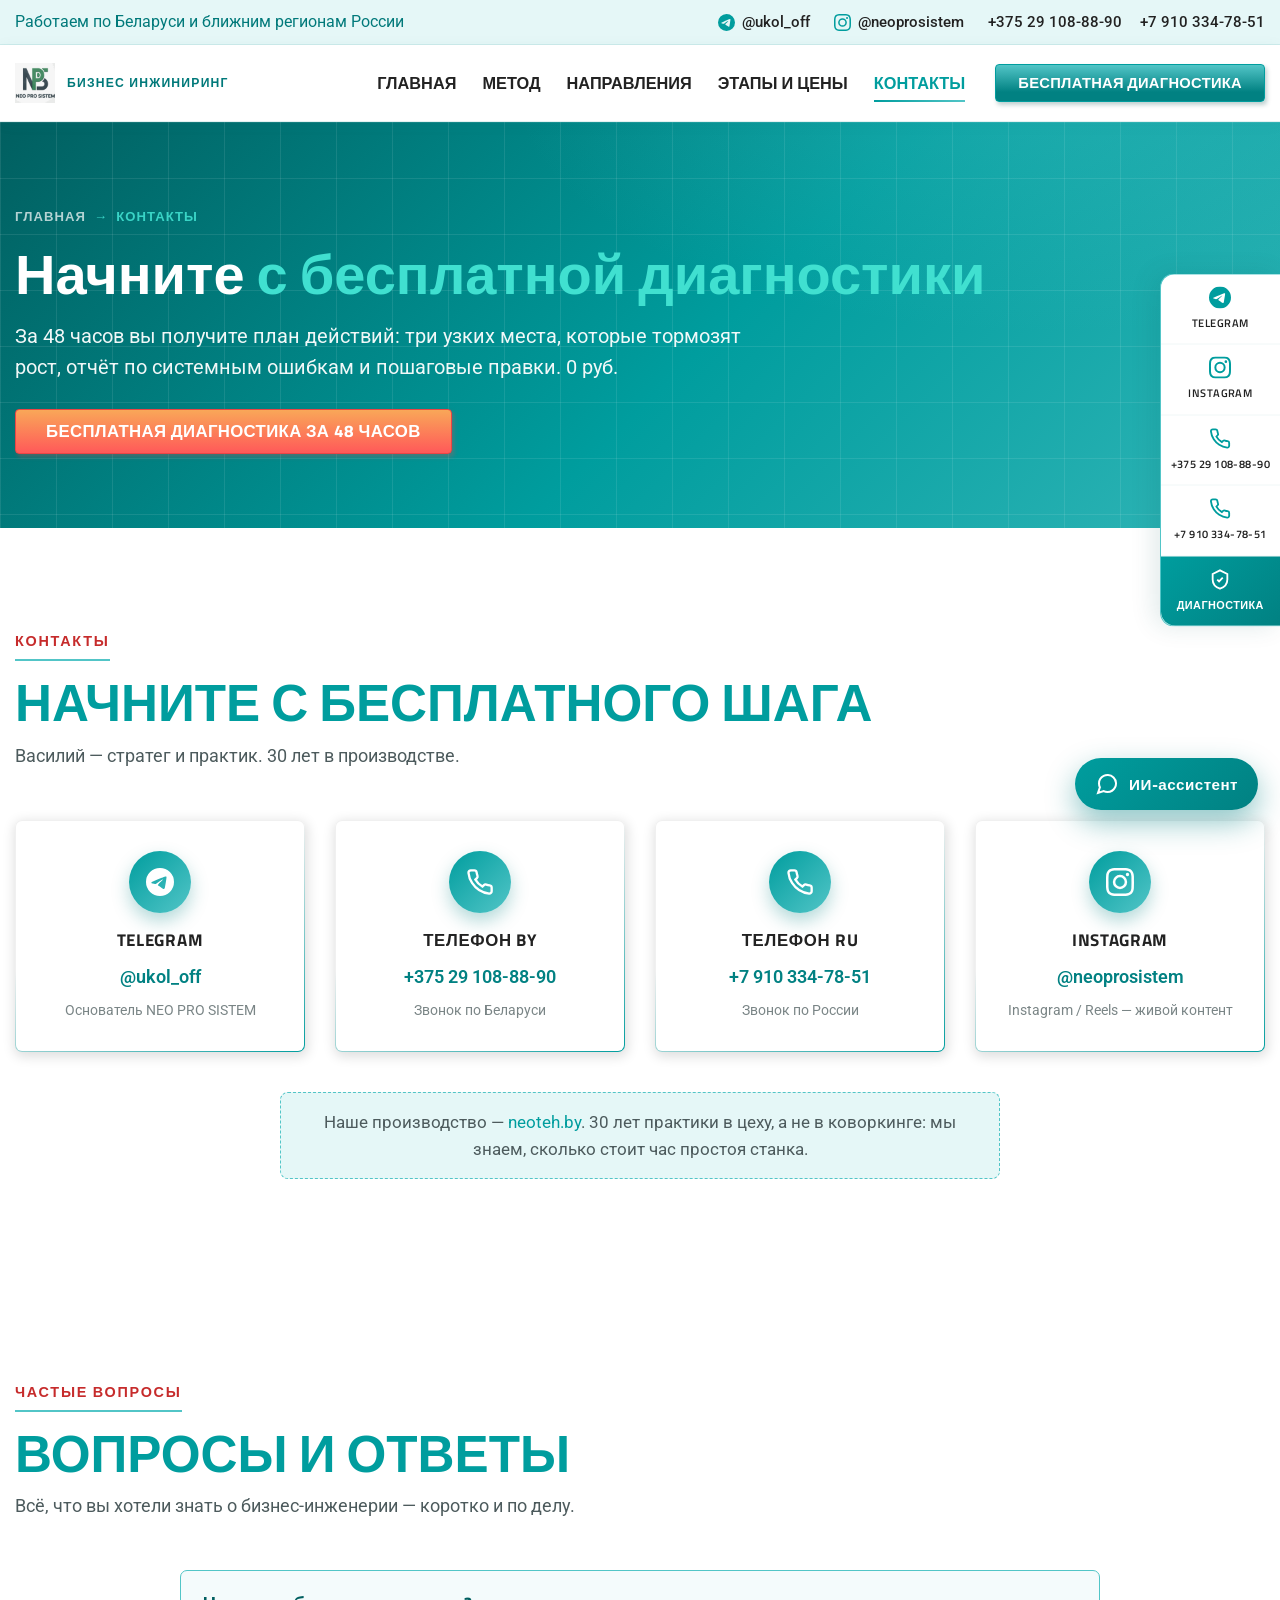
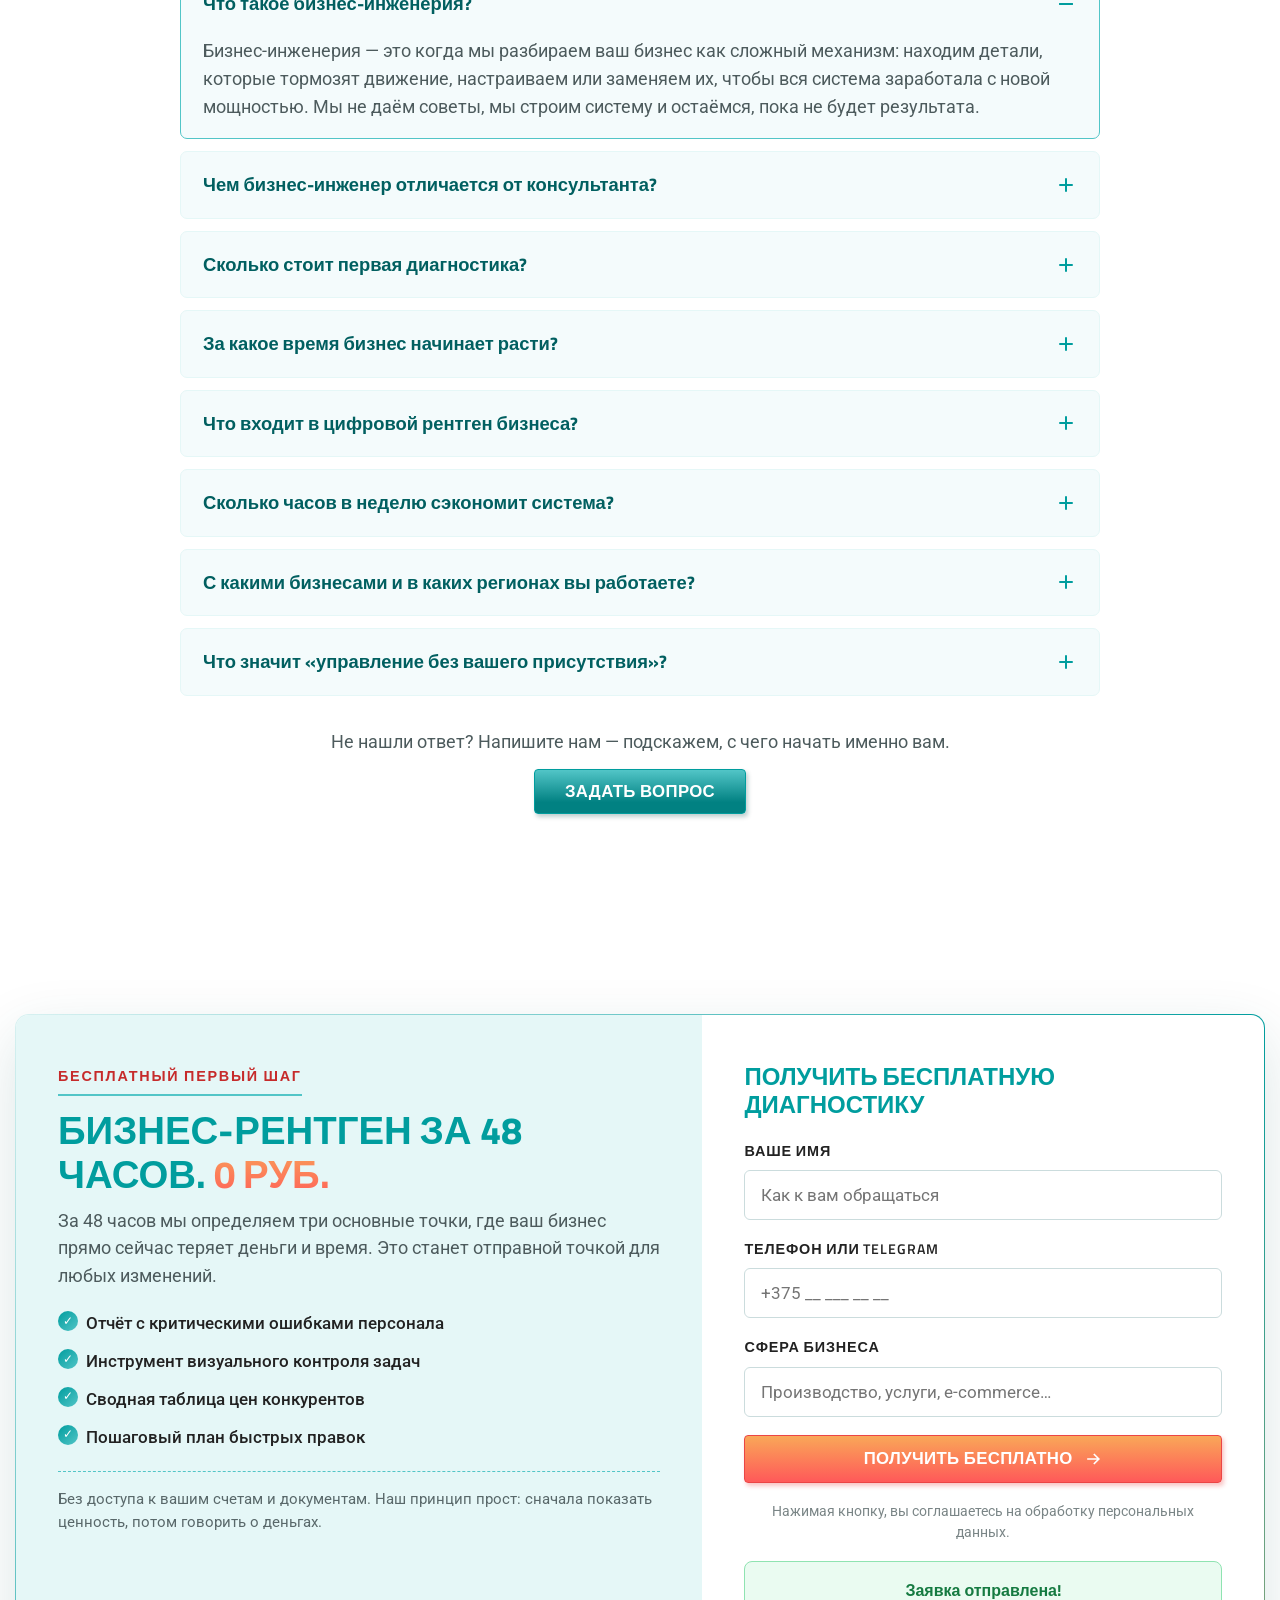
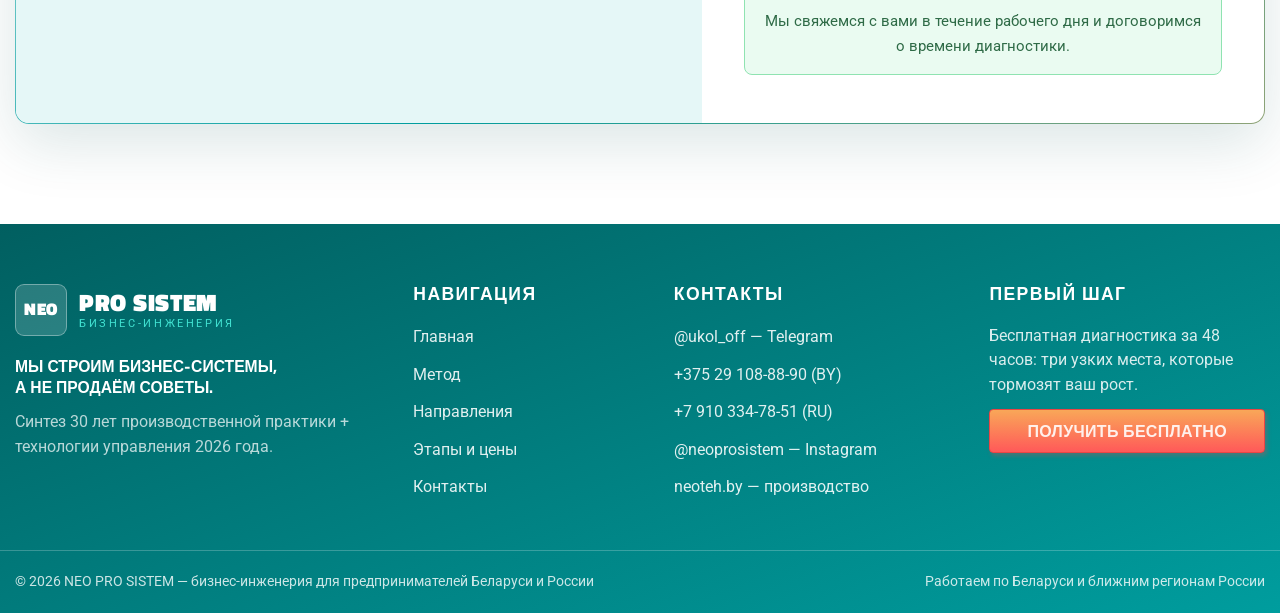
==== commit 334e42aa: "Мета-тег верификации Яндекс.Вебмастер (второй способ подтверждения)" ====
--- a/contacts.html
+++ b/contacts.html
@@ -2,6 +2,7 @@
 <html lang="ru">
 <head>
 	<meta charset="UTF-8">
+	<meta name="yandex-verification" content="6aa965ad751e1e05" />
 	<meta name="viewport" content="width=device-width, initial-scale=1">
 	<title>Контакты — NEO PRO SISTEM | Беларусь, Россия</title>
 	<meta name="description" content="Свяжитесь с нами: Telegram @ukol_off, +375 29 108-88-90 (BY), +7 910 334-78-51 (RU), Instagram @neoprosistem. Бесплатная диагностика за 48 часов.">
--- a/css/styles.css
+++ b/css/styles.css
@@ -90,7 +90,7 @@
 	font-weight: 600;
 	letter-spacing: 0.12em;
 	text-transform: uppercase;
-	color: #D23333;
+	color: #C62B2B;
 	font-size: 0.9rem;
 	margin-bottom: 12px;
 	padding-bottom: 6px;
@@ -1357,7 +1357,7 @@
 	text-align: center;
 }
 
-.form-success strong { color: #1E8E4E; font-family: var(--fontHead); }
+.form-success strong { color: #157A41; font-family: var(--fontHead); }
 .form-success span { font-size: 0.95rem; color: #2F6B47; }
 
 /* ---------- Контакты ---------- */
